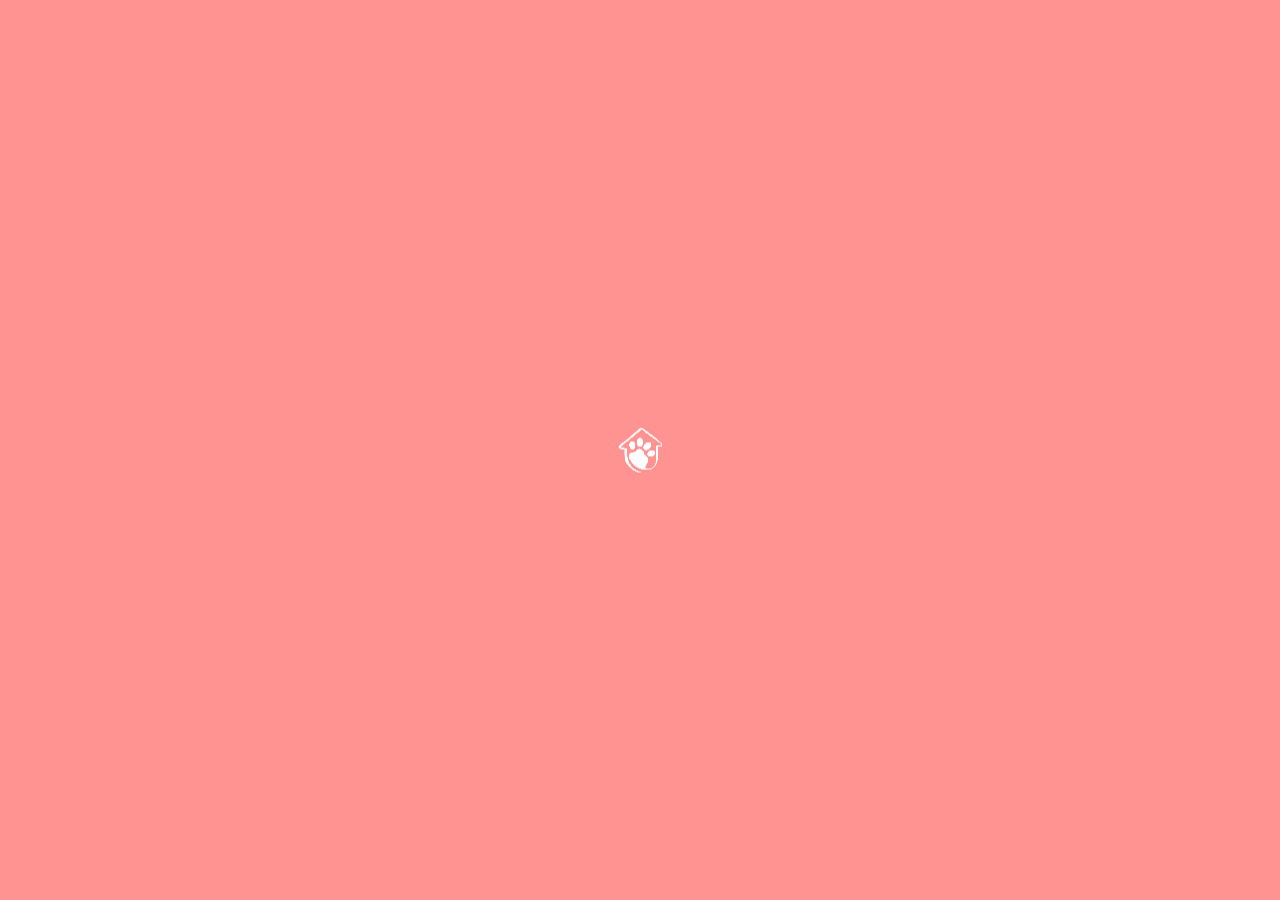
==== index.html @ fdee060a "v4" ====
<!DOCTYPE html>
<html>
<head>
    <base href="./">

    <meta charset="UTF-8">
    <meta content="IE=Edge" http-equiv="X-UA-Compatible">
    <meta name="description" content="A new Flutter project.">

    <!-- iOS meta tags & icons -->
    <meta name="apple-mobile-web-app-capable" content="yes">
    <meta name="apple-mobile-web-app-status-bar-style" content="black">
    <meta name="apple-mobile-web-app-title" content="memora">
    <link rel="apple-touch-icon" href="./icons/Icon-192.png">

    <!-- Favicon -->
    <link rel="icon" type="image/png" href="./favicon.png">

    <title>memora</title>
    <link rel="manifest" href="./manifest.json">

    <script>
      const serviceWorkerVersion = "2968183378";
    </script>
    <script src="./flutter.js" defer=""></script>

    <meta name="viewport" content="width=device-width, initial-scale=1.0, maximum-scale=1.0, user-scalable=no">
    
    <style id="splash-screen-style">
      html {
        height: 100%;
      }
      body {
        margin: 0;
        min-height: 100%;
        background-color: #FF9392;
        background-size: 100% 100%;
      }
      .center {
        margin: 0;
        position: absolute;
        top: 50%;
        left: 50%;
        -ms-transform: translate(-50%, -50%);
        transform: translate(-50%, -50%);
      }
    </style>
    <script id="splash-screen-script">
      function removeSplashFromWeb() {
        document.getElementById("splash")?.remove();
        document.getElementById("splash-branding")?.remove();
        document.body.style.background = "transparent";
      }
    </script>
</head>
<body>
  <picture id="splash">
      <source srcset="./splash/img/light-1x.png 1x, ./splash/img/light-2x.png 2x, ./splash/img/light-3x.png 3x, ./splash/img/light-4x.png 4x" media="(prefers-color-scheme: light)">
      <source srcset="./splash/img/dark-1x.png 1x, ./splash/img/dark-2x.png 2x, ./splash/img/dark-3x.png 3x, ./splash/img/dark-4x.png 4x" media="(prefers-color-scheme: dark)">
      <img class="center" aria-hidden="true" src="./splash/img/light-1x.png" alt="">
  </picture>

  <script>
    window.addEventListener("load", function (ev) {
      _flutter.loader.loadEntrypoint({
        serviceWorker: {
          serviceWorkerVersion: serviceWorkerVersion,
        },
        onEntrypointLoaded: function (engineInitializer) {
          engineInitializer.initializeEngine().then(function (appRunner) {
            appRunner.runApp();
          });
        },
      });
    });
  </script>
</body>
</html>
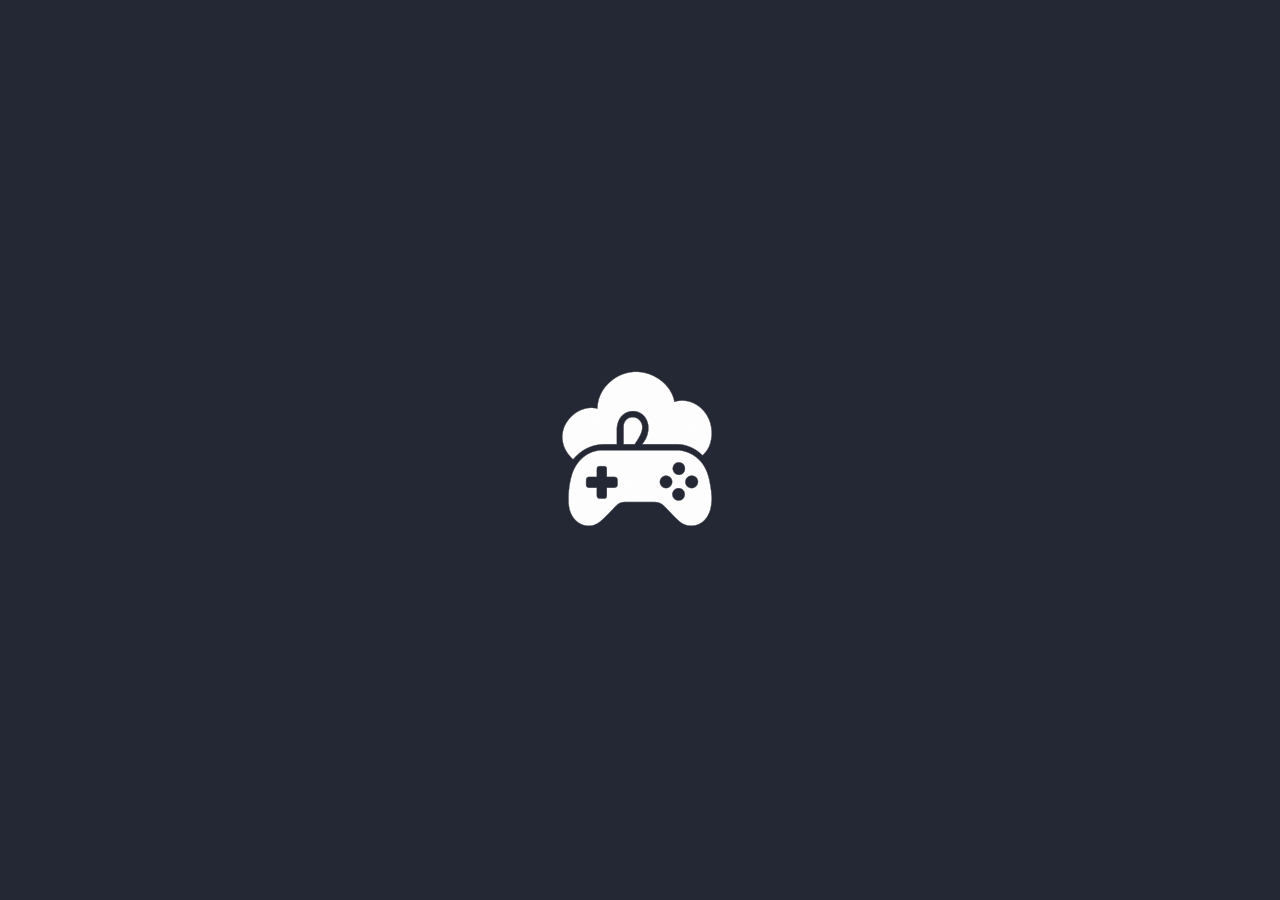
==== commit ad4c1bcb: "add a firebase function" ====
--- a/index.html
+++ b/index.html
@@ -1,7 +1,5 @@
-<!DOCTYPE html>
-<html>
-<head>
-    <base href="./">
+<!DOCTYPE html><html><head>
+    <base href="/">
 
     <meta charset="UTF-8">
     <meta content="IE=Edge" http-equiv="X-UA-Compatible">
@@ -20,45 +18,87 @@
     <link rel="manifest" href="./manifest.json">
 
     <script>
-      const serviceWorkerVersion = "2968183378";
+      const serviceWorkerVersion = "32901715";
     </script>
     <script src="./flutter.js" defer=""></script>
 
     <meta name="viewport" content="width=device-width, initial-scale=1.0, maximum-scale=1.0, user-scalable=no">
     
-    <style id="splash-screen-style">
-      html {
-        height: 100%;
-      }
-      body {
-        margin: 0;
-        min-height: 100%;
-        background-color: #FF9392;
-        background-size: 100% 100%;
-      }
-      .center {
-        margin: 0;
-        position: absolute;
-        top: 50%;
-        left: 50%;
-        -ms-transform: translate(-50%, -50%);
-        transform: translate(-50%, -50%);
-      }
-    </style>
-    <script id="splash-screen-script">
-      function removeSplashFromWeb() {
-        document.getElementById("splash")?.remove();
-        document.getElementById("splash-branding")?.remove();
-        document.body.style.background = "transparent";
-      }
-    </script>
+    
+    
+  <style id="splash-screen-style">
+    html {
+      height: 100%
+    }
+
+    body {
+      margin: 0;
+      min-height: 100%;
+      background-color: #232834;
+          background-size: 100% 100%;
+    }
+
+    .center {
+      margin: 0;
+      position: absolute;
+      top: 50%;
+      left: 50%;
+      -ms-transform: translate(-50%, -50%);
+      transform: translate(-50%, -50%);
+    }
+
+    .contain {
+      display:block;
+      width:100%; height:100%;
+      object-fit: contain;
+    }
+
+    .stretch {
+      display:block;
+      width:100%; height:100%;
+    }
+
+    .cover {
+      display:block;
+      width:100%; height:100%;
+      object-fit: cover;
+    }
+
+    .bottom {
+      position: absolute;
+      bottom: 0;
+      left: 50%;
+      -ms-transform: translate(-50%, 0);
+      transform: translate(-50%, 0);
+    }
+
+    .bottomLeft {
+      position: absolute;
+      bottom: 0;
+      left: 0;
+    }
+
+    .bottomRight {
+      position: absolute;
+      bottom: 0;
+      right: 0;
+    }
+  </style>
+  <script id="splash-screen-script">
+    function removeSplashFromWeb() {
+      document.getElementById("splash")?.remove();
+      document.getElementById("splash-branding")?.remove();
+      document.body.style.background = "transparent";
+    }
+  </script>
 </head>
 <body>
   <picture id="splash">
-      <source srcset="./splash/img/light-1x.png 1x, ./splash/img/light-2x.png 2x, ./splash/img/light-3x.png 3x, ./splash/img/light-4x.png 4x" media="(prefers-color-scheme: light)">
-      <source srcset="./splash/img/dark-1x.png 1x, ./splash/img/dark-2x.png 2x, ./splash/img/dark-3x.png 3x, ./splash/img/dark-4x.png 4x" media="(prefers-color-scheme: dark)">
-      <img class="center" aria-hidden="true" src="./splash/img/light-1x.png" alt="">
+      <source srcset="splash/img/light-1x.png 1x, splash/img/light-2x.png 2x, splash/img/light-3x.png 3x, splash/img/light-4x.png 4x" media="(prefers-color-scheme: light)">
+      <source srcset="splash/img/dark-1x.png 1x, splash/img/dark-2x.png 2x, splash/img/dark-3x.png 3x, splash/img/dark-4x.png 4x" media="(prefers-color-scheme: dark)">
+      <img class="center" aria-hidden="true" src="splash/img/light-1x.png" alt="">
   </picture>
+  
 
   <script>
     window.addEventListener("load", function (ev) {
@@ -74,5 +114,5 @@
       });
     });
   </script>
-</body>
-</html>+
+</body></html>
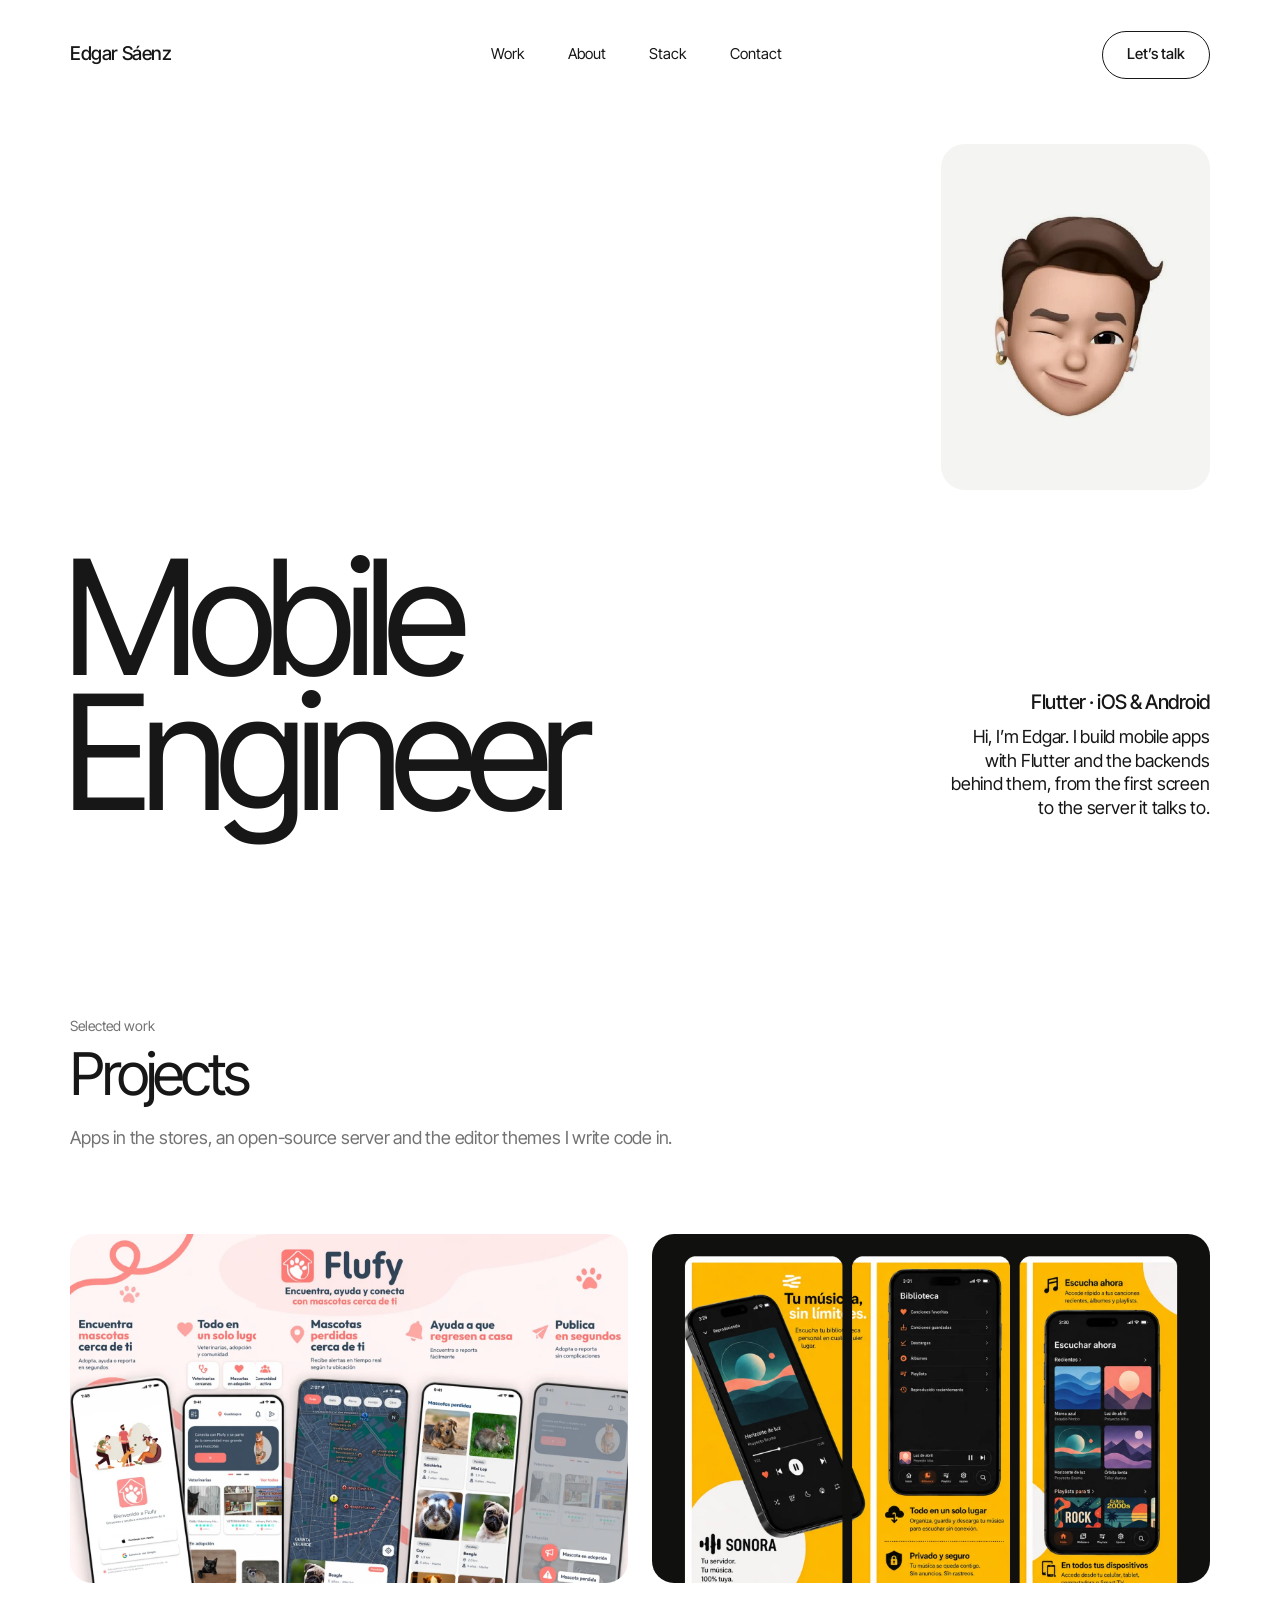
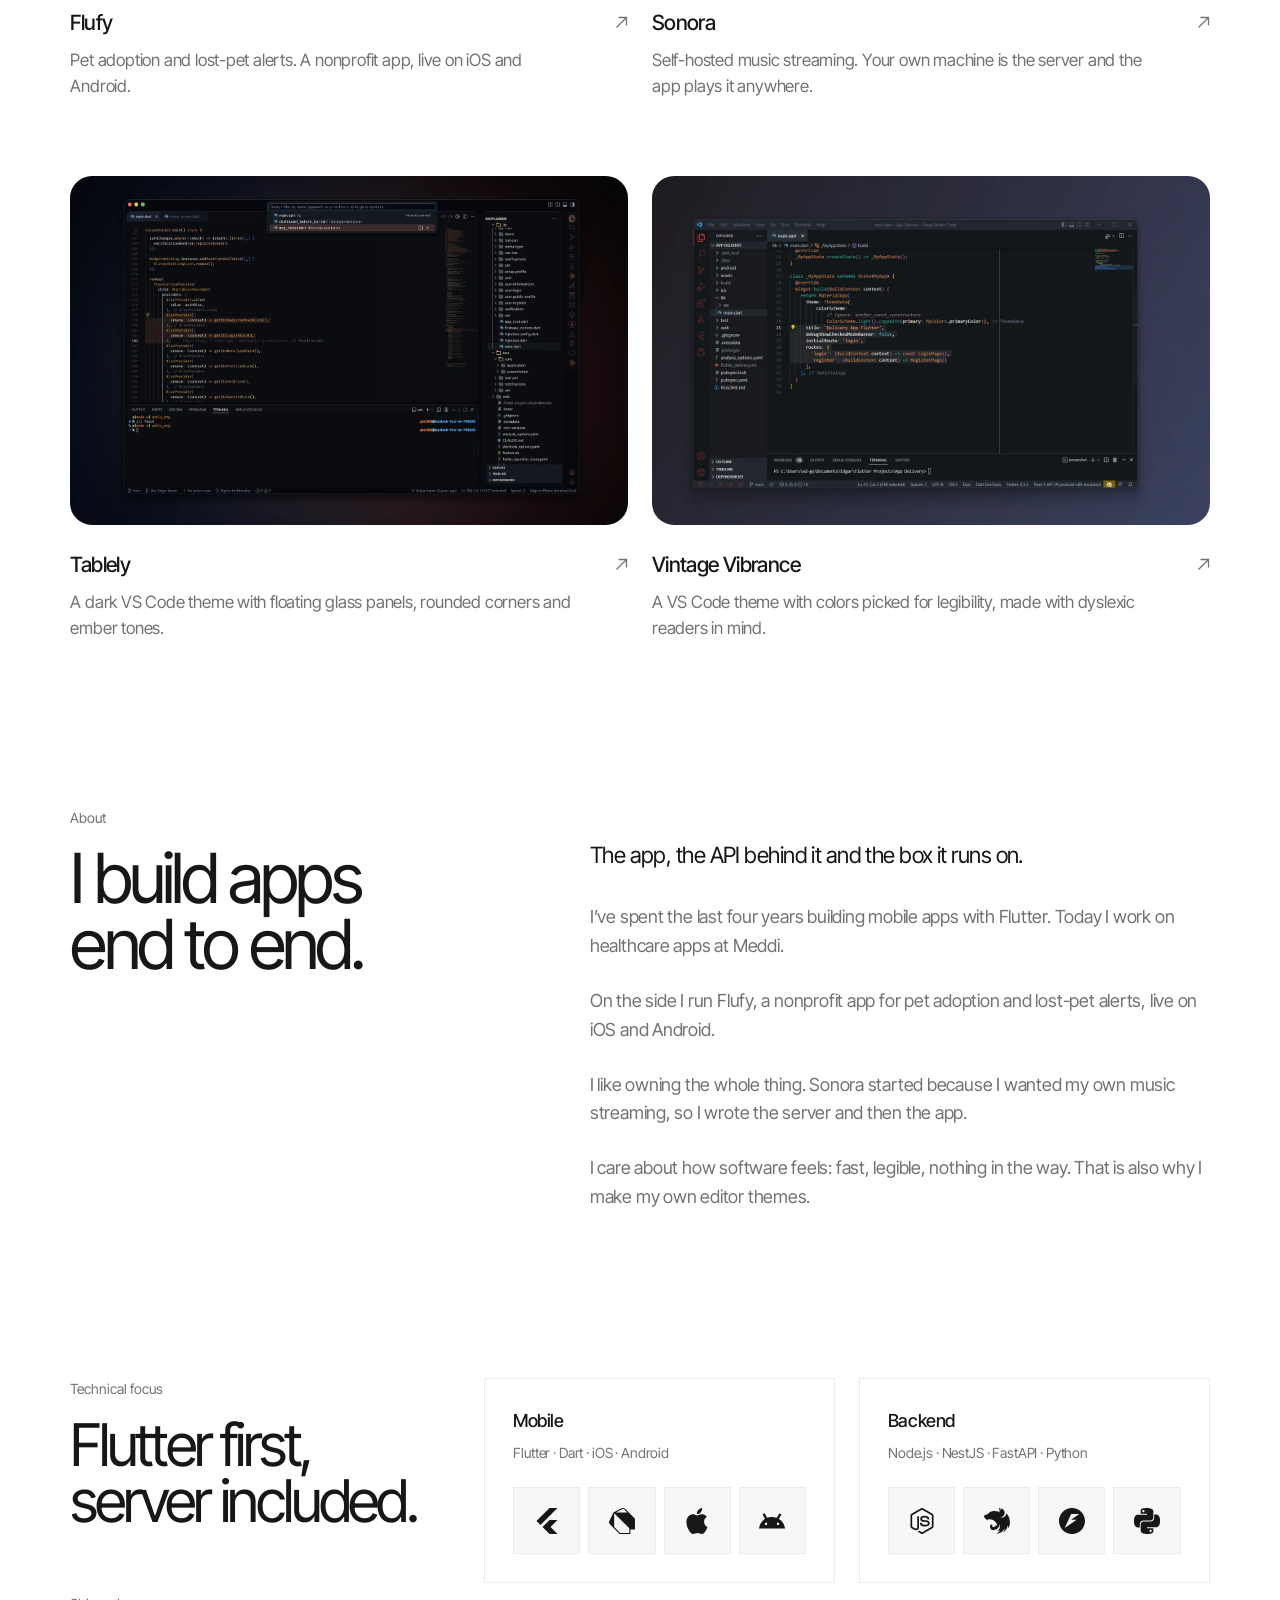
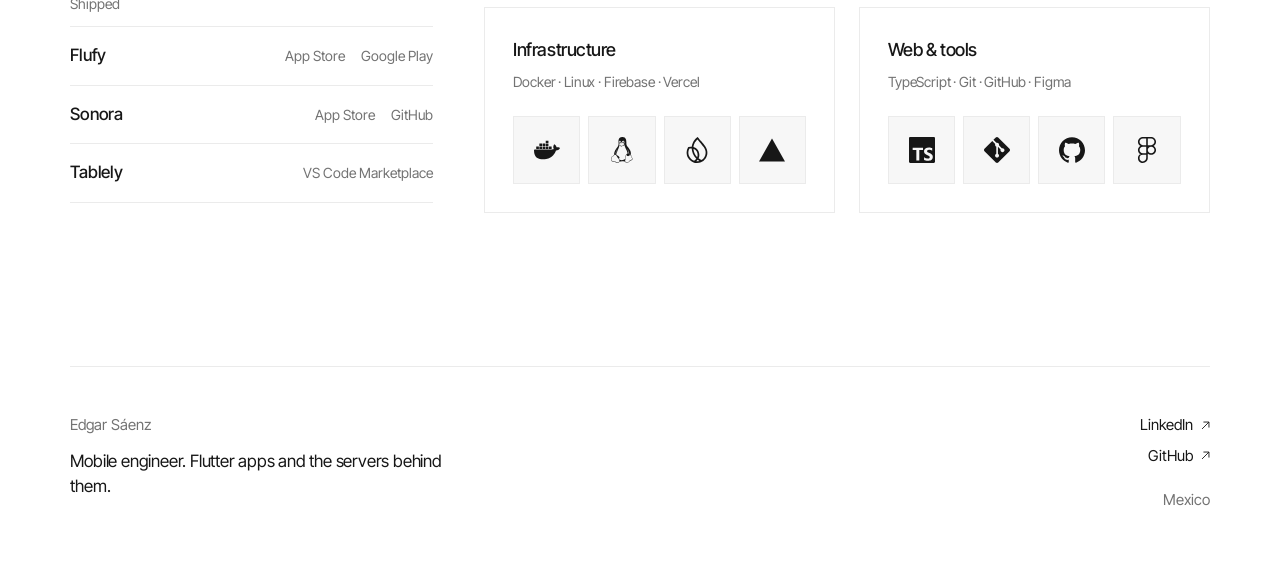
==== commit 12b718c8: "Portafolio personal: reemplaza la app de Cloud Deck Sitio estatico con inicio, paginas de proyecto (" ====
--- a/index.html
+++ b/index.html
@@ -1,118 +1,176 @@
-<!DOCTYPE html><html><head>
-    <base href="/">
-
-    <meta charset="UTF-8">
-    <meta content="IE=Edge" http-equiv="X-UA-Compatible">
-    <meta name="description" content="A new Flutter project.">
-
-    <!-- iOS meta tags & icons -->
-    <meta name="apple-mobile-web-app-capable" content="yes">
-    <meta name="apple-mobile-web-app-status-bar-style" content="black">
-    <meta name="apple-mobile-web-app-title" content="memora">
-    <link rel="apple-touch-icon" href="./icons/Icon-192.png">
-
-    <!-- Favicon -->
-    <link rel="icon" type="image/png" href="./favicon.png">
-
-    <title>memora</title>
-    <link rel="manifest" href="./manifest.json">
-
-    <script>
-      const serviceWorkerVersion = "32901715";
-    </script>
-    <script src="./flutter.js" defer=""></script>
-
-    <meta name="viewport" content="width=device-width, initial-scale=1.0, maximum-scale=1.0, user-scalable=no">
-    
-    
-    
-  <style id="splash-screen-style">
-    html {
-      height: 100%
-    }
-
-    body {
-      margin: 0;
-      min-height: 100%;
-      background-color: #232834;
-          background-size: 100% 100%;
-    }
-
-    .center {
-      margin: 0;
-      position: absolute;
-      top: 50%;
-      left: 50%;
-      -ms-transform: translate(-50%, -50%);
-      transform: translate(-50%, -50%);
-    }
-
-    .contain {
-      display:block;
-      width:100%; height:100%;
-      object-fit: contain;
-    }
-
-    .stretch {
-      display:block;
-      width:100%; height:100%;
-    }
-
-    .cover {
-      display:block;
-      width:100%; height:100%;
-      object-fit: cover;
-    }
-
-    .bottom {
-      position: absolute;
-      bottom: 0;
-      left: 50%;
-      -ms-transform: translate(-50%, 0);
-      transform: translate(-50%, 0);
-    }
-
-    .bottomLeft {
-      position: absolute;
-      bottom: 0;
-      left: 0;
-    }
-
-    .bottomRight {
-      position: absolute;
-      bottom: 0;
-      right: 0;
-    }
-  </style>
-  <script id="splash-screen-script">
-    function removeSplashFromWeb() {
-      document.getElementById("splash")?.remove();
-      document.getElementById("splash-branding")?.remove();
-      document.body.style.background = "transparent";
-    }
-  </script>
+<!DOCTYPE html>
+<html lang="en">
+<head>
+<meta charset="utf-8">
+<meta name="viewport" content="width=device-width, initial-scale=1">
+<title>Edgar Sáenz | Mobile Engineer · Flutter</title>
+<meta name="description" content="Edgar Sáenz, mobile engineer. Flutter apps for iOS and Android and the backends behind them: Flufy, Sonora and healthcare apps at Meddi.">
+<meta property="og:title" content="Edgar Sáenz | Mobile Engineer · Flutter">
+<meta property="og:description" content="Flutter apps for iOS and Android and the backends behind them.">
+<meta property="og:type" content="website">
+<meta property="og:url" content="https://edgaraldair.me/">
+<meta property="og:image" content="https://edgaraldair.me/og.png">
+<meta property="og:image:width" content="1200">
+<meta property="og:image:height" content="630">
+<meta name="twitter:card" content="summary_large_image">
+<meta name="theme-color" content="#ffffff">
+<meta name="color-scheme" content="light only">
+<link rel="canonical" href="https://edgaraldair.me/">
+<link rel="icon" href="favicon.svg" type="image/svg+xml">
+<link rel="preconnect" href="https://fonts.googleapis.com">
+<link rel="preconnect" href="https://fonts.gstatic.com" crossorigin>
+<link href="https://fonts.googleapis.com/css2?family=Inter+Tight:wght@400;500&display=swap" rel="stylesheet">
+<link rel="stylesheet" href="styles.css">
+<script>document.documentElement.classList.add('js')</script>
 </head>
 <body>
-  <picture id="splash">
-      <source srcset="splash/img/light-1x.png 1x, splash/img/light-2x.png 2x, splash/img/light-3x.png 3x, splash/img/light-4x.png 4x" media="(prefers-color-scheme: light)">
-      <source srcset="splash/img/dark-1x.png 1x, splash/img/dark-2x.png 2x, splash/img/dark-3x.png 3x, splash/img/dark-4x.png 4x" media="(prefers-color-scheme: dark)">
-      <img class="center" aria-hidden="true" src="splash/img/light-1x.png" alt="">
-  </picture>
-  
 
-  <script>
-    window.addEventListener("load", function (ev) {
-      _flutter.loader.loadEntrypoint({
-        serviceWorker: {
-          serviceWorkerVersion: serviceWorkerVersion,
-        },
-        onEntrypointLoaded: function (engineInitializer) {
-          engineInitializer.initializeEngine().then(function (appRunner) {
-            appRunner.runApp();
-          });
-        },
-      });
-    });
-  </script>
+<header class="top wrap">
+  <a class="brand" href="#top">Edgar Sáenz</a>
+  <nav class="nav" aria-label="Main">
+    <a href="#work">Work</a>
+    <a href="#about">About</a>
+    <a href="#stack">Stack</a>
+    <a href="#contact">Contact</a>
+  </nav>
+  <a class="pill" href="https://www.linkedin.com/in/edgar-saenz/" target="_blank" rel="noopener">Let’s talk</a>
+</header>
 
-</body></html>+<main id="top">
+
+  <section class="hero wrap">
+    <h1 class="hero-title" aria-label="Mobile Engineer">
+      <span class="line"><span>Mobile</span></span>
+      <span class="line"><span>Engineer</span></span>
+    </h1>
+
+    <div class="hero-side">
+      <div class="portrait">
+        <img src="img/edgar.webp" alt="Edgar Sáenz" width="460" height="460">
+      </div>
+      <div class="hero-copy">
+        <p class="hero-role">Flutter · iOS &amp; Android</p>
+        <p>Hi, I’m Edgar. I build mobile apps with Flutter and the backends behind them, from the first screen to the server it talks to.</p>
+      </div>
+    </div>
+  </section>
+
+  <section class="work wrap" id="work">
+    <div class="section-head" data-reveal>
+      <p class="label">Selected work</p>
+      <h2>Projects</h2>
+      <p class="lede">Apps in the stores, an open-source server and the editor themes I write code in.</p>
+    </div>
+
+    <div class="grid">
+      <a class="card" data-reveal href="projects/flufy/" data-go="dark">
+        <div class="card-media"><img src="img/flufy.webp" alt="Flufy app screens: adoption feed, lost-pet map and alerts" width="1600" height="1000" loading="lazy"></div>
+        <div class="card-head"><h3>Flufy</h3><svg class="arrow" viewBox="0 0 13 13" fill="none" stroke="currentColor" stroke-width="1.3" aria-hidden="true"><path d="M1.5 11.5l10-10M3.5 1.5h8v8"/></svg></div>
+        <p>Pet adoption and lost-pet alerts. A nonprofit app, live on iOS and Android.</p>
+      </a>
+
+      <a class="card" data-reveal href="projects/sonora/" data-go="dark">
+        <div class="card-media"><img src="img/sonora.webp" alt="Sonora app screens: now playing, library and home" width="1600" height="1000" loading="lazy"></div>
+        <div class="card-head"><h3>Sonora</h3><svg class="arrow" viewBox="0 0 13 13" fill="none" stroke="currentColor" stroke-width="1.3" aria-hidden="true"><path d="M1.5 11.5l10-10M3.5 1.5h8v8"/></svg></div>
+        <p>Self-hosted music streaming. Your own machine is the server and the app plays it anywhere.</p>
+      </a>
+
+      <a class="card" data-reveal href="projects/tablely/" data-go="dark">
+        <div class="card-media"><img src="img/tablely.webp" alt="VS Code using the Tablely theme" width="1600" height="956" loading="lazy"></div>
+        <div class="card-head"><h3>Tablely</h3><svg class="arrow" viewBox="0 0 13 13" fill="none" stroke="currentColor" stroke-width="1.3" aria-hidden="true"><path d="M1.5 11.5l10-10M3.5 1.5h8v8"/></svg></div>
+        <p>A dark VS Code theme with floating glass panels, rounded corners and ember tones.</p>
+      </a>
+
+      <a class="card" data-reveal href="projects/vintage-vibrance/" data-go="dark">
+        <div class="card-media"><img src="img/vintage-vibrance.webp" alt="VS Code using the Vintage Vibrance theme" width="1600" height="856" loading="lazy"></div>
+        <div class="card-head"><h3>Vintage Vibrance</h3><svg class="arrow" viewBox="0 0 13 13" fill="none" stroke="currentColor" stroke-width="1.3" aria-hidden="true"><path d="M1.5 11.5l10-10M3.5 1.5h8v8"/></svg></div>
+        <p>A VS Code theme with colors picked for legibility, made with dyslexic readers in mind.</p>
+      </a>
+    </div>
+  </section>
+
+  <section class="about wrap" id="about">
+    <div class="about-left" data-reveal>
+      <p class="label">About</p>
+      <h2>I build apps<br>end to end.</h2>
+    </div>
+    <div class="about-right" data-reveal>
+      <p class="about-lead">The app, the API behind it and the box it runs on.</p>
+      <p>I’ve spent the last four years building mobile apps with Flutter. Today I work on healthcare apps at Meddi.</p>
+      <p>On the side I run Flufy, a nonprofit app for pet adoption and lost-pet alerts, live on iOS and Android.</p>
+      <p>I like owning the whole thing. Sonora started because I wanted my own music streaming, so I wrote the server and then the app.</p>
+      <p>I care about how software feels: fast, legible, nothing in the way. That is also why I make my own editor themes.</p>
+    </div>
+  </section>
+
+  <section class="stack wrap" id="stack">
+    <div class="stack-left" data-reveal>
+      <p class="label">Technical focus</p>
+      <h2>Flutter first,<br>server included.</h2>
+
+      <p class="label shipped-label">Shipped</p>
+      <ul class="shipped">
+        <li>
+          <span class="shipped-name">Flufy</span>
+          <span class="shipped-links">
+            <a href="https://apps.apple.com/mx/app/flufy-mascotas-y-adopci%C3%B3n/id6761751488" target="_blank" rel="noopener">App Store</a>
+            <a href="https://play.google.com/store/apps/details?id=com.petly.org" target="_blank" rel="noopener">Google Play</a>
+          </span>
+        </li>
+        <li>
+          <span class="shipped-name">Sonora</span>
+          <span class="shipped-links">
+            <a href="https://apps.apple.com/us/app/sonora-media-player/id6792233706" target="_blank" rel="noopener">App Store</a>
+            <a href="https://github.com/EdgarAldair/Sonora" target="_blank" rel="noopener">GitHub</a>
+          </span>
+        </li>
+        <li>
+          <span class="shipped-name">Tablely</span>
+          <span class="shipped-links">
+            <a href="https://marketplace.visualstudio.com/items?itemName=EdgarAldair.tablely" target="_blank" rel="noopener">VS Code Marketplace</a>
+          </span>
+        </li>
+      </ul>
+    </div>
+
+    <div class="stack-grid">
+      <article class="tech" data-reveal>
+        <h3>Mobile</h3>
+        <p>Flutter · Dart · iOS · Android</p>
+        <div class="icons"><span title="Flutter"><svg viewBox="0 0 24 24" role="img" aria-label="Flutter"><path d="M14.314 0L2.3 12 6 15.7 21.684.013h-7.357zm.014 11.072L7.857 17.53l6.47 6.47H21.7l-6.46-6.468 6.46-6.46h-7.37z"/></svg></span><span title="Dart"><svg viewBox="0 0 24 24" role="img" aria-label="Dart"><path d="M4.105 4.105S9.158 1.58 11.684.316a3.079 3.079 0 0 1 1.481-.315c.766.047 1.677.788 1.677.788L24 9.948v9.789h-4.263V24H9.789l-9-9C.303 14.5 0 13.795 0 13.105c0-.319.18-.818.316-1.105l3.789-7.895zm.679.679v11.787c.002.543.021 1.024.498 1.508L10.204 23h8.533v-4.263L4.784 4.784zm12.055-.678c-.899-.896-1.809-1.78-2.74-2.643-.302-.267-.567-.468-1.07-.462-.37.014-.87.195-.87.195L6.341 4.105l10.498.001z"/></svg></span><span title="iOS"><svg viewBox="0 0 24 24" role="img" aria-label="iOS"><path d="M12.152 6.896c-.948 0-2.415-1.078-3.96-1.04-2.04.027-3.91 1.183-4.961 3.014-2.117 3.675-.546 9.103 1.519 12.09 1.013 1.454 2.208 3.09 3.792 3.039 1.52-.065 2.09-.987 3.935-.987 1.831 0 2.35.987 3.96.948 1.637-.026 2.676-1.48 3.676-2.948 1.156-1.688 1.636-3.325 1.662-3.415-.039-.013-3.182-1.221-3.22-4.857-.026-3.04 2.48-4.494 2.597-4.559-1.429-2.09-3.623-2.324-4.39-2.376-2-.156-3.675 1.09-4.61 1.09zM15.53 3.83c.843-1.012 1.4-2.427 1.245-3.83-1.207.052-2.662.805-3.532 1.818-.78.896-1.454 2.338-1.273 3.714 1.338.104 2.715-.688 3.559-1.701"/></svg></span><span title="Android"><svg viewBox="0 0 24 24" role="img" aria-label="Android"><path d="M18.4395 5.5586c-.675 1.1664-1.352 2.3318-2.0274 3.498-.0366-.0155-.0742-.0286-.1113-.043-1.8249-.6957-3.484-.8-4.42-.787-1.8551.0185-3.3544.4643-4.2597.8203-.084-.1494-1.7526-3.021-2.0215-3.4864a1.1451 1.1451 0 0 0-.1406-.1914c-.3312-.364-.9054-.4859-1.379-.203-.475.282-.7136.9361-.3886 1.5019 1.9466 3.3696-.0966-.2158 1.9473 3.3593.0172.031-.4946.2642-1.3926 1.0177C2.8987 12.176.452 14.772 0 18.9902h24c-.119-1.1108-.3686-2.099-.7461-3.0683-.7438-1.9118-1.8435-3.2928-2.7402-4.1836a12.1048 12.1048 0 0 0-2.1309-1.6875c.6594-1.122 1.312-2.2559 1.9649-3.3848.2077-.3615.1886-.7956-.0079-1.1191a1.1001 1.1001 0 0 0-.8515-.5332c-.5225-.0536-.9392.3128-1.0488.5449zm-.0391 8.461c.3944.5926.324 1.3306-.1563 1.6503-.4799.3197-1.188.0985-1.582-.4941-.3944-.5927-.324-1.3307.1563-1.6504.4727-.315 1.1812-.1086 1.582.4941zM7.207 13.5273c.4803.3197.5506 1.0577.1563 1.6504-.394.5926-1.1038.8138-1.584.4941-.48-.3197-.5503-1.0577-.1563-1.6504.4008-.6021 1.1087-.8106 1.584-.4941z"/></svg></span></div>
+      </article>
+      <article class="tech" data-reveal>
+        <h3>Backend</h3>
+        <p>Node.js · NestJS · FastAPI · Python</p>
+        <div class="icons"><span title="Node.js"><svg viewBox="0 0 24 24" role="img" aria-label="Node.js"><path d="M11.998,24c-0.321,0-0.641-0.084-0.922-0.247l-2.936-1.737c-0.438-0.245-0.224-0.332-0.08-0.383 c0.585-0.203,0.703-0.25,1.328-0.604c0.065-0.037,0.151-0.023,0.218,0.017l2.256,1.339c0.082,0.045,0.197,0.045,0.272,0l8.795-5.076 c0.082-0.047,0.134-0.141,0.134-0.238V6.921c0-0.099-0.053-0.192-0.137-0.242l-8.791-5.072c-0.081-0.047-0.189-0.047-0.271,0 L3.075,6.68C2.99,6.729,2.936,6.825,2.936,6.921v10.15c0,0.097,0.054,0.189,0.139,0.235l2.409,1.392 c1.307,0.654,2.108-0.116,2.108-0.89V7.787c0-0.142,0.114-0.253,0.256-0.253h1.115c0.139,0,0.255,0.112,0.255,0.253v10.021 c0,1.745-0.95,2.745-2.604,2.745c-0.508,0-0.909,0-2.026-0.551L2.28,18.675c-0.57-0.329-0.922-0.945-0.922-1.604V6.921 c0-0.659,0.353-1.275,0.922-1.603l8.795-5.082c0.557-0.315,1.296-0.315,1.848,0l8.794,5.082c0.57,0.329,0.924,0.944,0.924,1.603 v10.15c0,0.659-0.354,1.273-0.924,1.604l-8.794,5.078C12.643,23.916,12.324,24,11.998,24z M19.099,13.993 c0-1.9-1.284-2.406-3.987-2.763c-2.731-0.361-3.009-0.548-3.009-1.187c0-0.528,0.235-1.233,2.258-1.233 c1.807,0,2.473,0.389,2.747,1.607c0.024,0.115,0.129,0.199,0.247,0.199h1.141c0.071,0,0.138-0.031,0.186-0.081 c0.048-0.054,0.074-0.123,0.067-0.196c-0.177-2.098-1.571-3.076-4.388-3.076c-2.508,0-4.004,1.058-4.004,2.833 c0,1.925,1.488,2.457,3.895,2.695c2.88,0.282,3.103,0.703,3.103,1.269c0,0.983-0.789,1.402-2.642,1.402 c-2.327,0-2.839-0.584-3.011-1.742c-0.02-0.124-0.126-0.215-0.253-0.215h-1.137c-0.141,0-0.254,0.112-0.254,0.253 c0,1.482,0.806,3.248,4.655,3.248C17.501,17.007,19.099,15.91,19.099,13.993z"/></svg></span><span title="NestJS"><svg viewBox="0 0 24 24" role="img" aria-label="NestJS"><path d="M14.131.047c-.173 0-.334.037-.483.087.316.21.49.49.576.806.007.043.019.074.025.117a.681.681 0 0 1 .013.112c.024.545-.143.614-.26.936-.18.415-.13.861.086 1.22a.74.74 0 0 0 .074.137c-.235-1.568 1.073-1.803 1.314-2.293.019-.428-.334-.713-.613-.911a1.37 1.37 0 0 0-.732-.21zM16.102.4c-.024.143-.006.106-.012.18-.006.05-.006.112-.012.161-.013.05-.025.1-.044.149-.012.05-.03.1-.05.149l-.067.142c-.02.025-.031.05-.05.075l-.037.055a2.152 2.152 0 0 1-.093.124c-.037.038-.068.081-.112.112v.006c-.037.031-.074.068-.118.1-.13.099-.278.173-.415.266-.043.03-.087.056-.124.093a.906.906 0 0 0-.118.099c-.043.037-.074.074-.111.118-.031.037-.068.08-.093.124a1.582 1.582 0 0 0-.087.13c-.025.05-.043.093-.068.142-.019.05-.037.093-.05.143a2.007 2.007 0 0 0-.043.155c-.006.025-.006.056-.012.08-.007.025-.007.05-.013.075 0 .05-.006.105-.006.155 0 .037 0 .074.006.111 0 .05.006.1.019.155.006.05.018.1.03.15.02.049.032.098.05.148.013.03.031.062.044.087l-1.426-.552c-.241-.068-.477-.13-.719-.186l-.39-.093c-.372-.074-.75-.13-1.128-.167-.013 0-.019-.006-.031-.006A11.082 11.082 0 0 0 8.9 2.855c-.378.025-.756.074-1.134.136a12.45 12.45 0 0 0-.837.174l-.279.074c-.092.037-.18.08-.266.118l-.205.093c-.012.006-.024.006-.03.012-.063.031-.118.056-.174.087a2.738 2.738 0 0 0-.236.118c-.043.018-.086.043-.124.062a.559.559 0 0 1-.055.03c-.056.032-.112.063-.162.094a1.56 1.56 0 0 0-.148.093c-.044.03-.087.055-.124.086-.006.007-.013.007-.019.013-.037.025-.08.056-.118.087l-.012.012-.093.074c-.012.007-.025.019-.037.025-.031.025-.062.056-.093.08-.006.013-.019.02-.025.025-.037.038-.074.069-.111.106-.007 0-.007.006-.013.012a1.742 1.742 0 0 0-.111.106c-.007.006-.007.012-.013.012a1.454 1.454 0 0 0-.093.1c-.012.012-.03.024-.043.036a1.374 1.374 0 0 1-.106.112c-.006.012-.018.019-.024.03-.05.05-.093.1-.143.15l-.018.018c-.1.106-.205.211-.317.304-.111.1-.229.192-.347.273a3.777 3.777 0 0 1-.762.421c-.13.056-.267.106-.403.149-.26.056-.527.161-.756.18-.05 0-.105.012-.155.018l-.155.037-.149.056c-.05.019-.099.044-.148.068-.044.031-.093.056-.137.087a1.011 1.011 0 0 0-.124.106c-.043.03-.087.074-.124.111-.037.043-.074.08-.105.124-.031.05-.068.093-.093.143a1.092 1.092 0 0 0-.087.142c-.025.056-.05.106-.068.161-.019.05-.037.106-.056.161-.012.05-.025.1-.03.15 0 .005-.007.012-.007.018-.012.056-.012.13-.019.167C.006 7.95 0 7.986 0 8.03a.657.657 0 0 0 .074.31v.006c.019.037.044.075.069.112.024.037.05.074.08.111.031.031.068.069.106.1a.906.906 0 0 0 .117.099c.149.13.186.173.378.272.031.019.062.031.1.05.006 0 .012.006.018.006 0 .013 0 .019.006.031a1.272 1.272 0 0 0 .08.298c.02.037.032.074.05.111.007.013.013.025.02.031.024.05.049.093.073.137l.093.13c.031.037.069.08.106.118.037.037.074.068.118.105 0 0 .006.006.012.006.037.031.074.062.112.087a.986.986 0 0 0 .136.08c.043.025.093.05.142.069a.73.73 0 0 0 .124.043c.007.006.013.006.025.012.025.007.056.013.08.019-.018.335-.024.65.026.762.055.124.328-.254.6-.688-.036.428-.061.93 0 1.079.069.155.44-.329.763-.862 4.395-1.016 8.405 2.02 8.826 6.31-.08-.67-.905-1.041-1.283-.948-.186.458-.502 1.047-1.01 1.413.043-.41.025-.83-.062-1.24a4.009 4.009 0 0 1-.769 1.562c-.588.043-1.177-.242-1.487-.67-.025-.018-.031-.055-.05-.08-.018-.043-.037-.087-.05-.13a.515.515 0 0 1-.037-.13c-.006-.044-.006-.087-.006-.137v-.093a.992.992 0 0 1 .031-.13c.013-.043.025-.086.044-.13.024-.043.043-.087.074-.13.105-.298.105-.54-.087-.682a.706.706 0 0 0-.118-.062c-.024-.006-.055-.018-.08-.025l-.05-.018a.847.847 0 0 0-.13-.031.472.472 0 0 0-.13-.019 1.01 1.01 0 0 0-.136-.012c-.031 0-.062.006-.093.006a.484.484 0 0 0-.137.019c-.043.006-.086.012-.13.024a1.068 1.068 0 0 0-.13.044c-.043.018-.08.037-.124.056-.037.018-.074.043-.118.062-1.444.942-.582 3.148.403 3.787-.372.068-.75.148-.855.229l-.013.012c.267.161.546.298.837.416.397.13.818.247 1.004.297v.006a5.996 5.996 0 0 0 1.562.112c2.746-.192 4.996-2.281 5.405-5.033l.037.161c.019.112.043.23.056.347v.006c.012.056.018.112.025.162v.024c.006.056.012.112.012.162.006.068.012.136.012.204v.1c0 .03.007.067.007.098 0 .038-.007.075-.007.112v.087c0 .043-.006.08-.006.124 0 .025 0 .05-.006.08 0 .044-.006.087-.006.137-.006.018-.006.037-.006.055l-.02.143c0 .019 0 .037-.005.056-.007.062-.019.118-.025.18v.012l-.037.174v.018l-.037.167c0 .007-.007.02-.007.025a1.663 1.663 0 0 1-.043.168v.018c-.019.062-.037.118-.05.174-.006.006-.006.012-.006.012l-.056.186c-.024.062-.043.118-.068.18-.025.062-.043.124-.068.18-.025.062-.05.117-.074.18h-.007c-.024.055-.05.117-.08.173a.302.302 0 0 1-.019.043c-.006.006-.006.013-.012.019a5.867 5.867 0 0 1-1.742 2.082c-.05.031-.099.069-.149.106-.012.012-.03.018-.043.03a2.603 2.603 0 0 1-.136.094l.018.037h.007l.26-.037h.006c.161-.025.322-.056.483-.087.044-.006.093-.019.137-.031l.087-.019c.043-.006.086-.018.13-.024.037-.013.074-.02.111-.031.62-.15 1.221-.354 1.798-.595a9.926 9.926 0 0 1-3.85 3.142c.714-.05 1.426-.167 2.114-.366a9.903 9.903 0 0 0 5.857-4.68 9.893 9.893 0 0 1-1.667 3.986 9.758 9.758 0 0 0 1.655-1.376 9.824 9.824 0 0 0 2.61-5.268c.21.98.272 1.99.18 2.987 4.474-6.241.371-12.712-1.346-14.416-.006-.013-.012-.019-.012-.031-.006.006-.006.006-.006.012 0-.006 0-.006-.007-.012 0 .074-.006.148-.012.223a8.34 8.34 0 0 1-.062.415c-.03.136-.068.273-.105.41-.044.13-.093.266-.15.396a5.322 5.322 0 0 1-.185.378 4.735 4.735 0 0 1-.477.688c-.093.111-.192.21-.292.31a3.994 3.994 0 0 1-.18.155l-.142.124a3.459 3.459 0 0 1-.347.241 4.295 4.295 0 0 1-.366.211c-.13.062-.26.118-.39.174a4.364 4.364 0 0 1-.818.223c-.143.025-.285.037-.422.05a4.914 4.914 0 0 1-.297.012 4.66 4.66 0 0 1-.422-.025 3.137 3.137 0 0 1-.421-.062 3.136 3.136 0 0 1-.415-.105h-.007c.137-.013.273-.025.41-.05a4.493 4.493 0 0 0 .818-.223c.136-.05.266-.112.39-.174.13-.062.248-.13.372-.204.118-.08.235-.161.347-.248.112-.087.217-.18.316-.279.105-.093.198-.198.291-.304.093-.111.18-.223.26-.334.013-.019.026-.044.038-.062.062-.1.124-.199.18-.298a4.272 4.272 0 0 0 .334-.775c.044-.13.075-.266.106-.403.025-.142.05-.278.062-.415.012-.142.025-.285.025-.421 0-.1-.007-.199-.013-.298a6.726 6.726 0 0 0-.05-.415 4.493 4.493 0 0 0-.092-.415c-.044-.13-.087-.267-.137-.397-.05-.13-.111-.26-.173-.384-.069-.124-.137-.248-.211-.366a6.843 6.843 0 0 0-.248-.34c-.093-.106-.186-.212-.285-.317a3.878 3.878 0 0 0-.161-.155c-.28-.217-.57-.421-.862-.607a1.154 1.154 0 0 0-.124-.062 2.415 2.415 0 0 0-.589-.26Z"/></svg></span><span title="FastAPI"><svg viewBox="0 0 24 24" role="img" aria-label="FastAPI"><path d="M12 .0387C5.3729.0384.0003 5.3931 0 11.9988c-.001 6.6066 5.372 11.9628 12 11.9625 6.628.0003 12.001-5.3559 12-11.9625-.0003-6.6057-5.3729-11.9604-12-11.96m-.829 5.4153h7.55l-7.5805 5.3284h5.1828L5.279 18.5436q2.9466-6.5444 5.892-13.0896"/></svg></span><span title="Python"><svg viewBox="0 0 24 24" role="img" aria-label="Python"><path d="M14.25.18l.9.2.73.26.59.3.45.32.34.34.25.34.16.33.1.3.04.26.02.2-.01.13V8.5l-.05.63-.13.55-.21.46-.26.38-.3.31-.33.25-.35.19-.35.14-.33.1-.3.07-.26.04-.21.02H8.77l-.69.05-.59.14-.5.22-.41.27-.33.32-.27.35-.2.36-.15.37-.1.35-.07.32-.04.27-.02.21v3.06H3.17l-.21-.03-.28-.07-.32-.12-.35-.18-.36-.26-.36-.36-.35-.46-.32-.59-.28-.73-.21-.88-.14-1.05-.05-1.23.06-1.22.16-1.04.24-.87.32-.71.36-.57.4-.44.42-.33.42-.24.4-.16.36-.1.32-.05.24-.01h.16l.06.01h8.16v-.83H6.18l-.01-2.75-.02-.37.05-.34.11-.31.17-.28.25-.26.31-.23.38-.2.44-.18.51-.15.58-.12.64-.1.71-.06.77-.04.84-.02 1.27.05zm-6.3 1.98l-.23.33-.08.41.08.41.23.34.33.22.41.09.41-.09.33-.22.23-.34.08-.41-.08-.41-.23-.33-.33-.22-.41-.09-.41.09zm13.09 3.95l.28.06.32.12.35.18.36.27.36.35.35.47.32.59.28.73.21.88.14 1.04.05 1.23-.06 1.23-.16 1.04-.24.86-.32.71-.36.57-.4.45-.42.33-.42.24-.4.16-.36.09-.32.05-.24.02-.16-.01h-8.22v.82h5.84l.01 2.76.02.36-.05.34-.11.31-.17.29-.25.25-.31.24-.38.2-.44.17-.51.15-.58.13-.64.09-.71.07-.77.04-.84.01-1.27-.04-1.07-.14-.9-.2-.73-.25-.59-.3-.45-.33-.34-.34-.25-.34-.16-.33-.1-.3-.04-.25-.02-.2.01-.13v-5.34l.05-.64.13-.54.21-.46.26-.38.3-.32.33-.24.35-.2.35-.14.33-.1.3-.06.26-.04.21-.02.13-.01h5.84l.69-.05.59-.14.5-.21.41-.28.33-.32.27-.35.2-.36.15-.36.1-.35.07-.32.04-.28.02-.21V6.07h2.09l.14.01zm-6.47 14.25l-.23.33-.08.41.08.41.23.33.33.23.41.08.41-.08.33-.23.23-.33.08-.41-.08-.41-.23-.33-.33-.23-.41-.08-.41.08z"/></svg></span></div>
+      </article>
+      <article class="tech" data-reveal>
+        <h3>Infrastructure</h3>
+        <p>Docker · Linux · Firebase · Vercel</p>
+        <div class="icons"><span title="Docker"><svg viewBox="0 0 24 24" role="img" aria-label="Docker"><path d="M13.983 11.078h2.119a.186.186 0 00.186-.185V9.006a.186.186 0 00-.186-.186h-2.119a.185.185 0 00-.185.185v1.888c0 .102.083.185.185.185m-2.954-5.43h2.118a.186.186 0 00.186-.186V3.574a.186.186 0 00-.186-.185h-2.118a.185.185 0 00-.185.185v1.888c0 .102.082.185.185.185m0 2.716h2.118a.187.187 0 00.186-.186V6.29a.186.186 0 00-.186-.185h-2.118a.185.185 0 00-.185.185v1.887c0 .102.082.185.185.186m-2.93 0h2.12a.186.186 0 00.184-.186V6.29a.185.185 0 00-.185-.185H8.1a.185.185 0 00-.185.185v1.887c0 .102.083.185.185.186m-2.964 0h2.119a.186.186 0 00.185-.186V6.29a.185.185 0 00-.185-.185H5.136a.186.186 0 00-.186.185v1.887c0 .102.084.185.186.186m5.893 2.715h2.118a.186.186 0 00.186-.185V9.006a.186.186 0 00-.186-.186h-2.118a.185.185 0 00-.185.185v1.888c0 .102.082.185.185.185m-2.93 0h2.12a.185.185 0 00.184-.185V9.006a.185.185 0 00-.184-.186h-2.12a.185.185 0 00-.184.185v1.888c0 .102.083.185.185.185m-2.964 0h2.119a.185.185 0 00.185-.185V9.006a.185.185 0 00-.184-.186h-2.12a.186.186 0 00-.186.186v1.887c0 .102.084.185.186.185m-2.92 0h2.12a.185.185 0 00.184-.185V9.006a.185.185 0 00-.184-.186h-2.12a.185.185 0 00-.184.185v1.888c0 .102.082.185.185.185M23.763 9.89c-.065-.051-.672-.51-1.954-.51-.338.001-.676.03-1.01.087-.248-1.7-1.653-2.53-1.716-2.566l-.344-.199-.226.327c-.284.438-.49.922-.612 1.43-.23.97-.09 1.882.403 2.661-.595.332-1.55.413-1.744.42H.751a.751.751 0 00-.75.748 11.376 11.376 0 00.692 4.062c.545 1.428 1.355 2.48 2.41 3.124 1.18.723 3.1 1.137 5.275 1.137.983.003 1.963-.086 2.93-.266a12.248 12.248 0 003.823-1.389c.98-.567 1.86-1.288 2.61-2.136 1.252-1.418 1.998-2.997 2.553-4.4h.221c1.372 0 2.215-.549 2.68-1.009.309-.293.55-.65.707-1.046l.098-.288Z"/></svg></span><span title="Linux"><svg viewBox="0 0 24 24" role="img" aria-label="Linux"><path d="M12.504 0c-.155 0-.315.008-.48.021-4.226.333-3.105 4.807-3.17 6.298-.076 1.092-.3 1.953-1.05 3.02-.885 1.051-2.127 2.75-2.716 4.521-.278.832-.41 1.684-.287 2.489a.424.424 0 00-.11.135c-.26.268-.45.6-.663.839-.199.199-.485.267-.797.4-.313.136-.658.269-.864.68-.09.189-.136.394-.132.602 0 .199.027.4.055.536.058.399.116.728.04.97-.249.68-.28 1.145-.106 1.484.174.334.535.47.94.601.81.2 1.91.135 2.774.6.926.466 1.866.67 2.616.47.526-.116.97-.464 1.208-.946.587-.003 1.23-.269 2.26-.334.699-.058 1.574.267 2.577.2.025.134.063.198.114.333l.003.003c.391.778 1.113 1.132 1.884 1.071.771-.06 1.592-.536 2.257-1.306.631-.765 1.683-1.084 2.378-1.503.348-.199.629-.469.649-.853.023-.4-.2-.811-.714-1.376v-.097l-.003-.003c-.17-.2-.25-.535-.338-.926-.085-.401-.182-.786-.492-1.046h-.003c-.059-.054-.123-.067-.188-.135a.357.357 0 00-.19-.064c.431-1.278.264-2.55-.173-3.694-.533-1.41-1.465-2.638-2.175-3.483-.796-1.005-1.576-1.957-1.56-3.368.026-2.152.236-6.133-3.544-6.139zm.529 3.405h.013c.213 0 .396.062.584.198.19.135.33.332.438.533.105.259.158.459.166.724 0-.02.006-.04.006-.06v.105a.086.086 0 01-.004-.021l-.004-.024a1.807 1.807 0 01-.15.706.953.953 0 01-.213.335.71.71 0 00-.088-.042c-.104-.045-.198-.064-.284-.133a1.312 1.312 0 00-.22-.066c.05-.06.146-.133.183-.198.053-.128.082-.264.088-.402v-.02a1.21 1.21 0 00-.061-.4c-.045-.134-.101-.2-.183-.333-.084-.066-.167-.132-.267-.132h-.016c-.093 0-.176.03-.262.132a.8.8 0 00-.205.334 1.18 1.18 0 00-.09.4v.019c.002.089.008.179.02.267-.193-.067-.438-.135-.607-.202a1.635 1.635 0 01-.018-.2v-.02a1.772 1.772 0 01.15-.768c.082-.22.232-.406.43-.533a.985.985 0 01.594-.2zm-2.962.059h.036c.142 0 .27.048.399.135.146.129.264.288.344.465.09.199.14.4.153.667v.004c.007.134.006.2-.002.266v.08c-.03.007-.056.018-.083.024-.152.055-.274.135-.393.2.012-.09.013-.18.003-.267v-.015c-.012-.133-.04-.2-.082-.333a.613.613 0 00-.166-.267.248.248 0 00-.183-.064h-.021c-.071.006-.13.04-.186.132a.552.552 0 00-.12.27.944.944 0 00-.023.33v.015c.012.135.037.2.08.334.046.134.098.2.166.268.01.009.02.018.034.024-.07.057-.117.07-.176.136a.304.304 0 01-.131.068 2.62 2.62 0 01-.275-.402 1.772 1.772 0 01-.155-.667 1.759 1.759 0 01.08-.668 1.43 1.43 0 01.283-.535c.128-.133.26-.2.418-.2zm1.37 1.706c.332 0 .733.065 1.216.399.293.2.523.269 1.052.468h.003c.255.136.405.266.478.399v-.131a.571.571 0 01.016.47c-.123.31-.516.643-1.063.842v.002c-.268.135-.501.333-.775.465-.276.135-.588.292-1.012.267a1.139 1.139 0 01-.448-.067 3.566 3.566 0 01-.322-.198c-.195-.135-.363-.332-.612-.465v-.005h-.005c-.4-.246-.616-.512-.686-.71-.07-.268-.005-.47.193-.6.224-.135.38-.271.483-.336.104-.074.143-.102.176-.131h.002v-.003c.169-.202.436-.47.839-.601.139-.036.294-.065.466-.065zm2.8 2.142c.358 1.417 1.196 3.475 1.735 4.473.286.534.855 1.659 1.102 3.024.156-.005.33.018.513.064.646-1.671-.546-3.467-1.089-3.966-.22-.2-.232-.335-.123-.335.59.534 1.365 1.572 1.646 2.757.13.535.16 1.104.021 1.67.067.028.135.06.205.067 1.032.534 1.413.938 1.23 1.537v-.043c-.06-.003-.12 0-.18 0h-.016c.151-.467-.182-.825-1.065-1.224-.915-.4-1.646-.336-1.77.465-.008.043-.013.066-.018.135-.068.023-.139.053-.209.064-.43.268-.662.669-.793 1.187-.13.533-.17 1.156-.205 1.869v.003c-.02.334-.17.838-.319 1.35-1.5 1.072-3.58 1.538-5.348.334a2.645 2.645 0 00-.402-.533 1.45 1.45 0 00-.275-.333c.182 0 .338-.03.465-.067a.615.615 0 00.314-.334c.108-.267 0-.697-.345-1.163-.345-.467-.931-.995-1.788-1.521-.63-.4-.986-.87-1.15-1.396-.165-.534-.143-1.085-.015-1.645.245-1.07.873-2.11 1.274-2.763.107-.065.037.135-.408.974-.396.751-1.14 2.497-.122 3.854a8.123 8.123 0 01.647-2.876c.564-1.278 1.743-3.504 1.836-5.268.048.036.217.135.289.202.218.133.38.333.59.465.21.201.477.335.876.335.039.003.075.006.11.006.412 0 .73-.134.997-.268.29-.134.52-.334.74-.4h.005c.467-.135.835-.402 1.044-.7zm2.185 8.958c.037.6.343 1.245.882 1.377.588.134 1.434-.333 1.791-.765l.211-.01c.315-.007.577.01.847.268l.003.003c.208.199.305.53.391.876.085.4.154.78.409 1.066.486.527.645.906.636 1.14l.003-.007v.018l-.003-.012c-.015.262-.185.396-.498.595-.63.401-1.746.712-2.457 1.57-.618.737-1.37 1.14-2.036 1.191-.664.053-1.237-.2-1.574-.898l-.005-.003c-.21-.4-.12-1.025.056-1.69.176-.668.428-1.344.463-1.897.037-.714.076-1.335.195-1.814.12-.465.308-.797.641-.984l.045-.022zm-10.814.049h.01c.053 0 .105.005.157.014.376.055.706.333 1.023.752l.91 1.664.003.003c.243.533.754 1.064 1.189 1.637.434.598.77 1.131.729 1.57v.006c-.057.744-.48 1.148-1.125 1.294-.645.135-1.52.002-2.395-.464-.968-.536-2.118-.469-2.857-.602-.369-.066-.61-.2-.723-.4-.11-.2-.113-.602.123-1.23v-.004l.002-.003c.117-.334.03-.752-.027-1.118-.055-.401-.083-.71.043-.94.16-.334.396-.4.69-.533.294-.135.64-.202.915-.47h.002v-.002c.256-.268.445-.601.668-.838.19-.201.38-.336.663-.336zm7.159-9.074c-.435.201-.945.535-1.488.535-.542 0-.97-.267-1.28-.466-.154-.134-.28-.268-.373-.335-.164-.134-.144-.333-.074-.333.109.016.129.134.199.2.096.066.215.2.36.333.292.2.68.467 1.167.467.485 0 1.053-.267 1.398-.466.195-.135.445-.334.648-.467.156-.136.149-.267.279-.267.128.016.034.134-.147.332a8.097 8.097 0 01-.69.468zm-1.082-1.583V5.64c-.006-.02.013-.042.029-.05.074-.043.18-.027.26.004.063 0 .16.067.15.135-.006.049-.085.066-.135.066-.055 0-.092-.043-.141-.068-.052-.018-.146-.008-.163-.065zm-.551 0c-.02.058-.113.049-.166.066-.047.025-.086.068-.14.068-.05 0-.13-.02-.136-.068-.01-.066.088-.133.15-.133.08-.031.184-.047.259-.005.019.009.036.03.03.05v.02h.003z"/></svg></span><span title="Firebase"><svg viewBox="0 0 24 24" role="img" aria-label="Firebase"><path d="M19.455 8.369c-.538-.748-1.778-2.285-3.681-4.569-.826-.991-1.535-1.832-1.884-2.245a146 146 0 0 0-.488-.576l-.207-.245-.113-.133-.022-.032-.01-.005L12.57 0l-.609.488c-1.555 1.246-2.828 2.851-3.681 4.64-.523 1.064-.864 2.105-1.043 3.176-.047.241-.088.489-.121.738-.209-.017-.421-.028-.632-.033-.018-.001-.035-.002-.059-.003a7.46 7.46 0 0 0-2.28.274l-.317.089-.163.286c-.765 1.342-1.198 2.869-1.252 4.416-.07 2.01.477 3.954 1.583 5.625 1.082 1.633 2.61 2.882 4.42 3.611l.236.095.071.025.003-.001a9.59 9.59 0 0 0 2.941.568q.171.006.342.006c1.273 0 2.513-.249 3.69-.742l.008.004.313-.145a9.63 9.63 0 0 0 3.927-3.335c1.01-1.49 1.577-3.234 1.641-5.042.075-2.161-.643-4.304-2.133-6.371m-7.083 6.695c.328 1.244.264 2.44-.191 3.558-1.135-1.12-1.967-2.352-2.475-3.665-.543-1.404-.87-2.74-.974-3.975.48.157.922.366 1.315.622 1.132.737 1.914 1.902 2.325 3.461zm.207 6.022c.482.368.99.712 1.513 1.028-.771.21-1.565.302-2.369.273a8 8 0 0 1-.373-.022c.458-.394.869-.823 1.228-1.279zm1.347-6.431c-.516-1.957-1.527-3.437-3.002-4.398-.647-.421-1.385-.741-2.194-.95.011-.134.026-.268.043-.4.014-.113.03-.216.046-.313.133-.689.332-1.37.589-2.025.099-.25.206-.499.321-.74l.004-.008c.177-.358.376-.719.61-1.105l.092-.152-.003-.001c.544-.851 1.197-1.627 1.942-2.311l.288.341c.672.796 1.304 1.548 1.878 2.237 1.291 1.549 2.966 3.583 3.612 4.48 1.277 1.771 1.893 3.579 1.83 5.375-.049 1.395-.461 2.755-1.195 3.933-.694 1.116-1.661 2.05-2.8 2.708-.636-.318-1.559-.839-2.539-1.599.79-1.575.952-3.28.479-5.072zm-2.575 5.397c-.725.939-1.587 1.55-2.09 1.856-.081-.029-.163-.06-.243-.093l-.065-.026c-1.49-.616-2.747-1.656-3.635-3.01-.907-1.384-1.356-2.993-1.298-4.653.041-1.19.338-2.327.882-3.379.316-.07.638-.114.96-.131l.084-.002c.162-.003.324-.003.478 0 .227.011.454.035.677.07.073 1.513.445 3.145 1.105 4.852.637 1.644 1.694 3.162 3.144 4.515z"/></svg></span><span title="Vercel"><svg viewBox="0 0 24 24" role="img" aria-label="Vercel"><path d="M24 22.525H0l12-21.05 12 21.05z"/></svg></span></div>
+      </article>
+      <article class="tech" data-reveal>
+        <h3>Web &amp; tools</h3>
+        <p>TypeScript · Git · GitHub · Figma</p>
+        <div class="icons"><span title="TypeScript"><svg viewBox="0 0 24 24" role="img" aria-label="TypeScript"><path d="M1.125 0C.502 0 0 .502 0 1.125v21.75C0 23.498.502 24 1.125 24h21.75c.623 0 1.125-.502 1.125-1.125V1.125C24 .502 23.498 0 22.875 0zm17.363 9.75c.612 0 1.154.037 1.627.111a6.38 6.38 0 0 1 1.306.34v2.458a3.95 3.95 0 0 0-.643-.361 5.093 5.093 0 0 0-.717-.26 5.453 5.453 0 0 0-1.426-.2c-.3 0-.573.028-.819.086a2.1 2.1 0 0 0-.623.242c-.17.104-.3.229-.393.374a.888.888 0 0 0-.14.49c0 .196.053.373.156.529.104.156.252.304.443.444s.423.276.696.41c.273.135.582.274.926.416.47.197.892.407 1.266.628.374.222.695.473.963.753.268.279.472.598.614.957.142.359.214.776.214 1.253 0 .657-.125 1.21-.373 1.656a3.033 3.033 0 0 1-1.012 1.085 4.38 4.38 0 0 1-1.487.596c-.566.12-1.163.18-1.79.18a9.916 9.916 0 0 1-1.84-.164 5.544 5.544 0 0 1-1.512-.493v-2.63a5.033 5.033 0 0 0 3.237 1.2c.333 0 .624-.03.872-.09.249-.06.456-.144.623-.25.166-.108.29-.234.373-.38a1.023 1.023 0 0 0-.074-1.089 2.12 2.12 0 0 0-.537-.5 5.597 5.597 0 0 0-.807-.444 27.72 27.72 0 0 0-1.007-.436c-.918-.383-1.602-.852-2.053-1.405-.45-.553-.676-1.222-.676-2.005 0-.614.123-1.141.369-1.582.246-.441.58-.804 1.004-1.089a4.494 4.494 0 0 1 1.47-.629 7.536 7.536 0 0 1 1.77-.201zm-15.113.188h9.563v2.166H9.506v9.646H6.789v-9.646H3.375z"/></svg></span><span title="Git"><svg viewBox="0 0 24 24" role="img" aria-label="Git"><path d="M23.546 10.93L13.067.452c-.604-.603-1.582-.603-2.188 0L8.708 2.627l2.76 2.76c.645-.215 1.379-.07 1.889.441.516.515.658 1.258.438 1.9l2.658 2.66c.645-.223 1.387-.078 1.9.435.721.72.721 1.884 0 2.604-.719.719-1.881.719-2.6 0-.539-.541-.674-1.337-.404-1.996L12.86 8.955v6.525c.176.086.342.203.488.348.713.721.713 1.883 0 2.6-.719.721-1.889.721-2.609 0-.719-.719-.719-1.879 0-2.598.182-.18.387-.316.605-.406V8.835c-.217-.091-.424-.222-.6-.401-.545-.545-.676-1.342-.396-2.009L7.636 3.7.45 10.881c-.6.605-.6 1.584 0 2.189l10.48 10.477c.604.604 1.582.604 2.186 0l10.43-10.43c.605-.603.605-1.582 0-2.187"/></svg></span><span title="GitHub"><svg viewBox="0 0 24 24" role="img" aria-label="GitHub"><path d="M12 .297c-6.63 0-12 5.373-12 12 0 5.303 3.438 9.8 8.205 11.385.6.113.82-.258.82-.577 0-.285-.01-1.04-.015-2.04-3.338.724-4.042-1.61-4.042-1.61C4.422 18.07 3.633 17.7 3.633 17.7c-1.087-.744.084-.729.084-.729 1.205.084 1.838 1.236 1.838 1.236 1.07 1.835 2.809 1.305 3.495.998.108-.776.417-1.305.76-1.605-2.665-.3-5.466-1.332-5.466-5.93 0-1.31.465-2.38 1.235-3.22-.135-.303-.54-1.523.105-3.176 0 0 1.005-.322 3.3 1.23.96-.267 1.98-.399 3-.405 1.02.006 2.04.138 3 .405 2.28-1.552 3.285-1.23 3.285-1.23.645 1.653.24 2.873.12 3.176.765.84 1.23 1.91 1.23 3.22 0 4.61-2.805 5.625-5.475 5.92.42.36.81 1.096.81 2.22 0 1.606-.015 2.896-.015 3.286 0 .315.21.69.825.57C20.565 22.092 24 17.592 24 12.297c0-6.627-5.373-12-12-12"/></svg></span><span title="Figma"><svg viewBox="0 0 24 24" role="img" aria-label="Figma"><path d="M15.852 8.981h-4.588V0h4.588c2.476 0 4.49 2.014 4.49 4.49s-2.014 4.491-4.49 4.491zM12.735 7.51h3.117c1.665 0 3.019-1.355 3.019-3.019s-1.355-3.019-3.019-3.019h-3.117V7.51zm0 1.471H8.148c-2.476 0-4.49-2.014-4.49-4.49S5.672 0 8.148 0h4.588v8.981zm-4.587-7.51c-1.665 0-3.019 1.355-3.019 3.019s1.354 3.02 3.019 3.02h3.117V1.471H8.148zm4.587 15.019H8.148c-2.476 0-4.49-2.014-4.49-4.49s2.014-4.49 4.49-4.49h4.588v8.98zM8.148 8.981c-1.665 0-3.019 1.355-3.019 3.019s1.355 3.019 3.019 3.019h3.117V8.981H8.148zM8.172 24c-2.489 0-4.515-2.014-4.515-4.49s2.014-4.49 4.49-4.49h4.588v4.441c0 2.503-2.047 4.539-4.563 4.539zm-.024-7.51a3.023 3.023 0 0 0-3.019 3.019c0 1.665 1.365 3.019 3.044 3.019 1.705 0 3.093-1.376 3.093-3.068v-2.97H8.148zm7.704 0h-.098c-2.476 0-4.49-2.014-4.49-4.49s2.014-4.49 4.49-4.49h.098c2.476 0 4.49 2.014 4.49 4.49s-2.014 4.49-4.49 4.49zm-.097-7.509c-1.665 0-3.019 1.355-3.019 3.019s1.355 3.019 3.019 3.019h.098c1.665 0 3.019-1.355 3.019-3.019s-1.355-3.019-3.019-3.019h-.098z"/></svg></span></div>
+      </article>
+    </div>
+  </section>
+
+</main>
+
+<footer class="foot wrap" id="contact">
+  <div class="foot-left">
+    <p class="foot-name">Edgar Sáenz</p>
+    <p class="foot-line">Mobile engineer. Flutter apps and the servers behind them.</p>
+  </div>
+  <div class="foot-right">
+    <a href="https://www.linkedin.com/in/edgar-saenz/" target="_blank" rel="noopener">LinkedIn <svg class="arrow" viewBox="0 0 13 13" fill="none" stroke="currentColor" stroke-width="1.3" aria-hidden="true"><path d="M1.5 11.5l10-10M3.5 1.5h8v8"/></svg></a>
+    <a href="https://github.com/EdgarAldair" target="_blank" rel="noopener">GitHub <svg class="arrow" viewBox="0 0 13 13" fill="none" stroke="currentColor" stroke-width="1.3" aria-hidden="true"><path d="M1.5 11.5l10-10M3.5 1.5h8v8"/></svg></a>
+    <span class="foot-place">Mexico</span>
+  </div>
+</footer>
+
+<script src="main.js" defer></script>
+</body>
+</html>
--- a/styles.css
+++ b/styles.css
@@ -0,0 +1,623 @@
+:root {
+  color-scheme: light only;
+  --bg: #ffffff;
+  --ink: #171717;
+  --muted: #737373;
+  --line: #ebebeb;
+  --tile: #f7f7f7;
+  --card: #ffffff;
+  --pad: clamp(20px, 5.5vw, 80px);
+  --sans: "Inter Tight", system-ui, -apple-system, "Segoe UI", sans-serif;
+  --ease: cubic-bezier(.2, .7, .1, 1);
+}
+
+*, *::before, *::after { box-sizing: border-box; }
+
+html { scroll-behavior: smooth; -webkit-text-size-adjust: 100%; }
+
+body {
+  margin: 0;
+  background: var(--bg);
+  color: var(--ink);
+  font-family: var(--sans);
+  font-size: 17px;
+  line-height: 1.5;
+  letter-spacing: 0;
+  -webkit-font-smoothing: antialiased;
+  text-rendering: optimizeLegibility;
+  overflow-x: hidden;
+}
+
+a { color: inherit; text-decoration: none; }
+img { display: block; max-width: 100%; height: auto; }
+h1, h2, h3, p, ul { margin: 0; }
+ul { padding: 0; list-style: none; }
+
+::selection { background: var(--ink); color: #fff; }
+
+:focus-visible { outline: 2px solid var(--ink); outline-offset: 4px; border-radius: 6px; }
+
+.wrap {
+  width: 100%;
+  max-width: 1560px;
+  margin-inline: auto;
+  padding-inline: var(--pad);
+}
+
+.label {
+  font-size: 14px;
+  color: var(--muted);
+  letter-spacing: 0;
+}
+
+h2 {
+  font-weight: 400;
+  font-size: clamp(2.7rem, 5.4vw, 4.9rem);
+  line-height: .95;
+  letter-spacing: -0.055em;
+}
+
+/* Header */
+
+.top {
+  display: flex;
+  align-items: center;
+  justify-content: space-between;
+  gap: 24px;
+  padding-block: clamp(18px, 2.4vw, 32px);
+  position: absolute;
+  inset: 0 0 auto 0;
+  z-index: 5;
+}
+
+.brand {
+  font-size: 19px;
+  font-weight: 500;
+  letter-spacing: -0.025em;
+}
+
+.nav { display: flex; gap: clamp(24px, 3.4vw, 48px); font-size: 15px; }
+
+.nav a { position: relative; padding-block: 6px; }
+
+.nav a::after {
+  content: "";
+  position: absolute;
+  left: 0; right: 0; bottom: 2px;
+  height: 1px;
+  background: currentColor;
+  transform: scaleX(0);
+  transform-origin: right;
+  transition: transform .45s var(--ease);
+}
+
+.nav a:hover::after { transform: scaleX(1); transform-origin: left; }
+
+.pill {
+  display: inline-flex;
+  align-items: center;
+  height: 48px;
+  padding-inline: 24px;
+  border: 1px solid var(--ink);
+  border-radius: 999px;
+  font-size: 15px;
+  font-weight: 500;
+  transition: background .3s var(--ease), color .3s var(--ease);
+}
+
+.pill:hover { background: var(--ink); color: var(--bg); }
+
+/* Hero */
+
+.hero {
+  min-height: 100svh;
+  display: grid;
+  grid-template-columns: 1fr auto;
+  align-items: end;
+  gap: 40px;
+  padding-top: clamp(110px, 16vh, 150px);
+  padding-bottom: clamp(48px, 9vh, 110px);
+}
+
+.hero-title {
+  font-weight: 400;
+  font-size: clamp(4.4rem, 12.5vw, 11.25rem);
+  line-height: .84;
+  letter-spacing: -0.065em;
+  margin-left: -0.045em;
+}
+
+.hero-title .line {
+  display: block;
+  overflow: hidden;
+  padding-bottom: .16em;
+  margin-bottom: -.16em;
+}
+
+.hero-title .line > span { display: block; }
+
+.hero-side {
+  align-self: stretch;
+  display: flex;
+  flex-direction: column;
+  justify-content: space-between;
+  align-items: flex-end;
+  gap: 40px;
+  width: clamp(240px, 21vw, 300px);
+}
+
+.portrait {
+  position: relative;
+  width: 100%;
+  aspect-ratio: 7 / 9;
+  border-radius: 24px;
+  background: #f4f4f2;
+  overflow: hidden;
+  display: grid;
+  place-items: center;
+}
+
+.portrait img {
+  width: 92%;
+  mix-blend-mode: multiply;
+}
+
+.hero-copy { text-align: right; font-size: 18px; line-height: 1.3; letter-spacing: -0.012em; }
+
+.hero-role { font-size: 20px; font-weight: 500; letter-spacing: -0.025em; margin-bottom: 10px; }
+
+/* Work */
+
+.work { padding-block: clamp(70px, 9vw, 120px) clamp(90px, 13vw, 190px); }
+
+.section-head h2 { margin-top: 10px; font-size: clamp(2.6rem, 4.6vw, 4rem); }
+
+.lede {
+  margin-top: 22px;
+  max-width: 34em;
+  color: var(--muted);
+  font-size: 18px;
+  letter-spacing: -0.012em;
+}
+
+.grid {
+  display: grid;
+  grid-template-columns: repeat(2, minmax(0, 1fr));
+  gap: clamp(48px, 6vw, 84px) 24px;
+  margin-top: clamp(48px, 6.5vw, 92px);
+}
+
+.card { display: block; }
+
+.card-media {
+  aspect-ratio: 16 / 10;
+  border-radius: 22px;
+  overflow: hidden;
+  background: var(--tile);
+}
+
+.card-media img {
+  width: 100%; height: 100%;
+  object-fit: cover;
+  transition: transform 1s var(--ease);
+}
+
+.card:hover .card-media img { transform: scale(1.035); }
+
+.card-head {
+  display: flex;
+  align-items: center;
+  justify-content: space-between;
+  margin-top: 24px;
+}
+
+.card h3 { font-size: 21px; font-weight: 500; letter-spacing: -0.03em; }
+
+.arrow { width: 13px; height: 13px; flex: none; color: var(--muted); transition: transform .4s var(--ease), color .3s; }
+
+.card:hover .arrow, .foot-right a:hover .arrow { transform: translate(3px, -3px); color: var(--ink); }
+
+.card p { margin-top: 10px; max-width: 30em; color: var(--muted); letter-spacing: -0.012em; }
+
+
+/* About */
+
+.about {
+  display: grid;
+  grid-template-columns: 5fr 7fr;
+  gap: 40px clamp(40px, 6vw, 110px);
+  padding-bottom: clamp(90px, 13vw, 190px);
+}
+
+.about h2 { margin-top: 18px; }
+
+.about-right { padding-top: 34px; max-width: 40em; }
+
+.about-lead { font-size: clamp(1.25rem, 1.75vw, 1.6rem); letter-spacing: -0.025em; line-height: 1.25; margin-bottom: 34px; }
+
+.about-right p + p { margin-top: 26px; }
+
+.about-right p:not(.about-lead) { color: var(--muted); font-size: 18px; line-height: 1.6; letter-spacing: -0.012em; }
+
+/* Stack */
+
+.stack {
+  display: grid;
+  grid-template-columns: 4fr 8fr;
+  gap: 48px clamp(32px, 4vw, 64px);
+  padding-bottom: clamp(90px, 12vw, 170px);
+}
+
+.stack h2 { margin-top: 18px; font-size: clamp(2.5rem, 4.6vw, 4.2rem); }
+
+.shipped-label { margin-top: clamp(40px, 5vw, 64px); }
+
+.shipped { margin-top: 12px; border-top: 1px solid var(--line); }
+
+.shipped li {
+  display: flex;
+  align-items: baseline;
+  justify-content: space-between;
+  gap: 16px;
+  padding-block: 16px;
+  border-bottom: 1px solid var(--line);
+}
+
+.shipped-name { font-weight: 500; letter-spacing: -0.015em; }
+
+.shipped-links { display: flex; flex-wrap: wrap; justify-content: flex-end; gap: 4px 16px; font-size: 14px; color: var(--muted); }
+
+.shipped-links a { border-bottom: 1px solid transparent; transition: color .3s, border-color .3s; }
+
+.shipped-links a:hover { color: var(--ink); border-color: currentColor; }
+
+.stack-grid { display: grid; grid-template-columns: repeat(2, minmax(0, 1fr)); gap: 24px; align-content: start; }
+
+.tech { padding: 28px; border: 1px solid var(--line); background: var(--card); }
+
+.tech h3 { font-size: 18px; font-weight: 500; letter-spacing: -0.025em; }
+
+.tech p { margin-top: 8px; font-size: 14px; color: var(--muted); letter-spacing: -0.01em; }
+
+.icons { display: grid; grid-template-columns: repeat(4, 1fr); gap: 8px; margin-top: 24px; }
+
+.icons span {
+  aspect-ratio: 1;
+  display: grid;
+  place-items: center;
+  background: var(--tile);
+  border: 1px solid var(--line);
+  transition: background .3s, color .3s, transform .4s var(--ease);
+}
+
+.icons svg { width: 26px; height: 26px; fill: currentColor; }
+
+.icons span:hover { background: var(--ink); color: var(--bg); transform: translateY(-3px); }
+
+/* Footer */
+
+.foot {
+  display: flex;
+  justify-content: space-between;
+  align-items: flex-start;
+  gap: 40px;
+  padding-block: 48px 64px;
+  position: relative;
+}
+
+.foot::before {
+  content: "";
+  position: absolute;
+  top: 0;
+  left: var(--pad); right: var(--pad);
+  height: 1px;
+  background: var(--line);
+}
+
+.foot-name { color: var(--muted); font-size: 15px; }
+
+.foot-line { margin-top: 12px; max-width: 24em; letter-spacing: -0.012em; }
+
+.foot-right { display: flex; flex-direction: column; align-items: flex-end; gap: 8px; font-size: 15px; }
+
+.foot-right a { display: inline-flex; align-items: center; gap: 8px; }
+
+.foot-right .arrow { width: 9px; height: 9px; color: currentColor; }
+
+.foot-place { margin-top: 14px; color: var(--muted); }
+
+/* Motion */
+
+.js .hero-title .line > span { transform: translateY(112%); transition: transform 1.25s var(--ease); }
+.js .hero-title .line:nth-child(2) > span { transition-delay: .09s; }
+.js .hero-side, .js .top { opacity: 0; transition: opacity 1s ease .45s; }
+.js .ready .hero-title .line > span { transform: none; }
+.js .ready .hero-side, .js .ready .top { opacity: 1; }
+
+.js [data-reveal] { opacity: 0; transform: translateY(28px); transition: opacity .9s ease, transform 1.1s var(--ease); }
+.js [data-reveal].in { opacity: 1; transform: none; }
+.js .grid .card:nth-child(even), .js .stack-grid .tech:nth-child(even) { transition-delay: .1s; }
+
+@media (prefers-reduced-motion: reduce) {
+  html { scroll-behavior: auto; }
+  .js .hero-title .line > span, .js .hero-side, .js .top, .js [data-reveal] {
+    opacity: 1; transform: none; transition: none;
+  }
+  .card-media img { transition: none; }
+}
+
+/* Responsive */
+
+@media (max-width: 1000px) {
+  .stack { grid-template-columns: 1fr; }
+  .about { grid-template-columns: 1fr; }
+  .about-right { padding-top: 0; }
+}
+
+@media (max-width: 760px) {
+  body { font-size: 16px; }
+  .nav { display: none; }
+  .pill { height: 42px; padding-inline: 18px; }
+
+  .hero {
+    grid-template-columns: 1fr;
+    align-items: start;
+    align-content: end;
+    gap: 32px;
+    min-height: 100svh;
+  }
+
+  .hero-side {
+    order: -1;
+    width: 100%;
+    flex-direction: row;
+    align-items: flex-end;
+    justify-content: flex-start;
+    gap: 20px;
+  }
+
+  .portrait { width: 132px; flex: none; border-radius: 18px; aspect-ratio: 1; }
+  .hero-copy { text-align: left; font-size: 16px; }
+  .hero-role { font-size: 17px; }
+  .hero-title { font-size: clamp(3.9rem, 21vw, 7rem); }
+
+  .grid { grid-template-columns: 1fr; gap: 52px; }
+  .card-media { border-radius: 16px; }
+  .stack-grid { grid-template-columns: 1fr; gap: 16px; }
+  .tech { padding: 22px; }
+
+  .foot { flex-direction: column; }
+  .foot-right { align-items: flex-start; }
+}
+
+/* Cursor */
+
+.cursor-on, .cursor-on * { cursor: none !important; }
+
+.cur-dot, .cur-ring {
+  position: fixed;
+  left: 0; top: 0;
+  pointer-events: none;
+  border-radius: 50%;
+  opacity: 0;
+  will-change: transform;
+}
+
+.cur-dot {
+  z-index: 10000;
+  width: 10px; height: 10px;
+  margin: -5px 0 0 -5px;
+  background: #000;
+  transition: opacity .25s;
+}
+
+.cur-ring {
+  z-index: 9999;
+  width: 28px; height: 28px;
+  margin: -14px 0 0 -14px;
+  border: 1px solid rgba(0, 0, 0, .7);
+  transition: opacity .25s, width .35s var(--ease), height .35s var(--ease), margin .35s var(--ease);
+}
+
+.cursor-on.cursor-in .cur-dot { opacity: 1; }
+.cursor-on.cursor-in .cur-ring { opacity: .55; }
+.cursor-hover .cur-ring { width: 42px; height: 42px; margin: -21px 0 0 -21px; }
+
+/* Page transition */
+
+.wipe { position: fixed; inset: 0; z-index: 9000; clip-path: circle(0 at 0 0); will-change: clip-path; }
+
+/* Project pages */
+
+html.dark {
+  color-scheme: dark;
+  --bg: #000000;
+  --ink: #ffffff;
+  --muted: #8a8a8a;
+  --line: #1f1f1f;
+  --tile: #0d0d0d;
+  --card: #0a0a0a;
+}
+
+.dark ::selection { background: #fff; color: #000; }
+
+.dark .cur-dot, .wipe-dark .cur-dot { background: #fff; }
+.dark .cur-ring, .wipe-dark .cur-ring { border-color: rgba(255, 255, 255, .75); }
+.wipe-light .cur-dot { background: #000; }
+.wipe-light .cur-ring { border-color: rgba(0, 0, 0, .7); }
+
+.p-top {
+  display: flex;
+  align-items: center;
+  justify-content: space-between;
+  gap: 16px;
+  padding-block: clamp(18px, 2.4vw, 32px);
+}
+
+.p-back { display: inline-flex; align-items: center; gap: 12px; font-size: 15px; padding-block: 8px; }
+.p-back svg { width: 14px; height: 12px; transition: transform .4s var(--ease); }
+.p-back:hover svg { transform: translateX(-4px); }
+
+.p-actions { display: flex; gap: 12px; }
+
+.p-actions .pill { height: 38px; padding-inline: 18px; gap: 10px; font-size: 15px; font-weight: 400; }
+.pill-ghost { border-color: #2e2e2e; }
+.pill-ghost:hover { background: #fff; color: #000; border-color: #fff; }
+.pill-solid { background: #fff; color: #000; border-color: #fff; }
+.pill-solid:hover { background: transparent; color: #fff; }
+.pill-solid .arrow { width: 10px; height: 10px; color: currentColor; }
+
+.p-shell {
+  display: grid;
+  grid-template-columns: minmax(150px, 1fr) minmax(0, 860px) minmax(0, 1fr);
+  gap: 0 clamp(24px, 4vw, 80px);
+  align-items: start;
+}
+
+.p-side {
+  position: sticky;
+  top: 48px;
+  display: flex;
+  flex-direction: column;
+  gap: 14px;
+  padding-left: 40px;
+  font-size: 15px;
+  color: var(--muted);
+}
+
+.p-side a { width: fit-content; transition: color .3s; }
+.p-side a:hover, .p-side a.on { color: var(--ink); }
+
+.p-hero { text-align: center; padding: clamp(56px, 9vw, 120px) 0 clamp(48px, 7vw, 96px); }
+
+.p-hero h1 {
+  font-weight: 400;
+  font-size: clamp(3.2rem, 6.4vw, 5.75rem);
+  line-height: 1;
+  letter-spacing: -0.055em;
+}
+
+.p-hero p { margin: 18px auto 0; max-width: 24em; color: var(--muted); font-size: 17px; }
+
+.p-cover { margin: 0; border: 1px solid var(--line); border-radius: 20px; overflow: hidden; background: var(--tile); }
+.p-cover img { width: 100%; }
+
+.p-block { scroll-margin-top: 40px; }
+.p-block:first-of-type { padding-top: clamp(40px, 6vw, 80px); }
+
+.p-sec {
+  display: grid;
+  grid-template-columns: 190px minmax(0, 1fr);
+  gap: 12px 36px;
+  padding-block: clamp(48px, 7vw, 92px) clamp(28px, 4vw, 48px);
+}
+
+.p-label { color: var(--muted); font-size: 14px; padding-top: 9px; }
+
+.p-lead { font-size: clamp(1.25rem, 1.75vw, 1.56rem); line-height: 1.5; letter-spacing: -0.01em; color: #ededed; }
+
+.p-body p:not(.p-lead) { margin-top: 26px; color: var(--muted); font-size: 17px; line-height: 1.6; }
+
+.p-phones { display: grid; grid-template-columns: repeat(4, minmax(0, 1fr)); gap: 20px; padding-bottom: 32px; }
+
+.p-phones figure { margin: 0; }
+.p-phones img { width: 100%; border-radius: 22px; border: 1px solid #262626; }
+.p-phones figcaption { margin-top: 16px; color: var(--muted); font-size: 14px; line-height: 1.45; }
+.p-phones strong { display: block; margin-bottom: 4px; color: var(--ink); font-weight: 400; font-size: 16px; }
+
+.p-rows { margin: 0 0 32px; border-top: 1px solid var(--line); }
+
+.p-rows > div {
+  display: grid;
+  grid-template-columns: 190px minmax(0, 1fr);
+  gap: 4px 36px;
+  padding-block: 20px;
+  border-bottom: 1px solid var(--line);
+}
+
+.p-rows dt { color: var(--muted); font-size: 14px; padding-top: 2px; }
+.p-rows dd { margin: 0; font-size: 17px; letter-spacing: -0.005em; color: #e2e2e2; }
+
+.p-flow { display: grid; grid-template-columns: repeat(3, minmax(0, 1fr)); gap: 44px; padding-bottom: 32px; }
+
+.p-node { position: relative; padding: 26px 24px; border: 1px solid var(--line); border-radius: 16px; background: var(--card); }
+.p-node strong { display: block; font-weight: 400; font-size: 18px; letter-spacing: -0.012em; }
+.p-node span { display: block; margin-top: 6px; color: var(--muted); font-size: 14px; }
+
+.p-node + .p-node::before {
+  content: "";
+  position: absolute;
+  left: -44px; top: 50%;
+  width: 44px; height: 1px;
+  background: linear-gradient(90deg, #2a2a2a, #6a6a6a);
+}
+
+.p-swatches { display: grid; grid-template-columns: repeat(5, minmax(0, 1fr)); gap: 12px; padding-bottom: 40px; }
+.p-swatches i { display: block; aspect-ratio: 1; border-radius: 14px; border: 1px solid #262626; }
+.p-swatches strong { display: block; margin-top: 12px; font-weight: 400; font-size: 15px; }
+.p-swatches span { color: var(--muted); font-size: 13px; }
+
+.p-links { border-top: 1px solid var(--line); margin-top: clamp(32px, 5vw, 64px); }
+
+.p-links a {
+  display: flex;
+  align-items: center;
+  justify-content: space-between;
+  padding-block: 22px;
+  border-bottom: 1px solid var(--line);
+  font-size: 18px;
+  letter-spacing: -0.012em;
+}
+
+.p-links a:hover .arrow { transform: translate(3px, -3px); color: var(--ink); }
+
+.p-next {
+  display: block;
+  margin-top: clamp(80px, 11vw, 150px);
+  padding-block: clamp(40px, 6vw, 72px);
+  border-top: 1px solid var(--line);
+}
+
+.p-next span { display: block; color: var(--muted); font-size: 14px; }
+
+.p-next strong {
+  display: inline-block;
+  margin-top: 10px;
+  font-weight: 400;
+  font-size: clamp(2.6rem, 6vw, 5rem);
+  line-height: 1;
+  letter-spacing: -0.055em;
+  transition: transform .6s var(--ease);
+}
+
+.p-next:hover strong { transform: translateX(14px); }
+
+.dark .foot { margin-top: 24px; }
+
+.js .p-top, .js .p-side, .js .p-hero, .js .p-cover { opacity: 0; transform: translateY(18px); transition: opacity .9s ease, transform 1.1s var(--ease); }
+.js .p-top, .js .p-side { transform: none; }
+.js .p-hero { transition-delay: .08s; }
+.js .p-cover { transition-delay: .2s; }
+.js .p-side { transition-delay: .3s; }
+.js .ready .p-top, .js .ready .p-side, .js .ready .p-hero, .js .ready .p-cover { opacity: 1; transform: none; }
+
+@media (prefers-reduced-motion: reduce) {
+  .js .p-top, .js .p-side, .js .p-hero, .js .p-cover { opacity: 1; transform: none; transition: none; }
+}
+
+@media (max-width: 1100px) {
+  .p-shell { grid-template-columns: minmax(0, 1fr); }
+  .p-side { display: none; }
+  .p-main { max-width: 860px; margin-inline: auto; width: 100%; }
+}
+
+@media (max-width: 760px) {
+  .p-actions .pill { height: 36px; padding-inline: 14px; font-size: 14px; }
+  .p-cover { border-radius: 14px; }
+  .p-sec, .p-rows > div { grid-template-columns: minmax(0, 1fr); }
+  .p-label { padding-top: 0; }
+  .p-phones { grid-template-columns: repeat(2, minmax(0, 1fr)); gap: 28px 14px; }
+  .p-flow { grid-template-columns: minmax(0, 1fr); gap: 28px; }
+  .p-node + .p-node::before { left: 50%; top: -28px; width: 1px; height: 28px; background: #3a3a3a; }
+  .p-swatches { grid-template-columns: repeat(3, minmax(0, 1fr)); }
+}
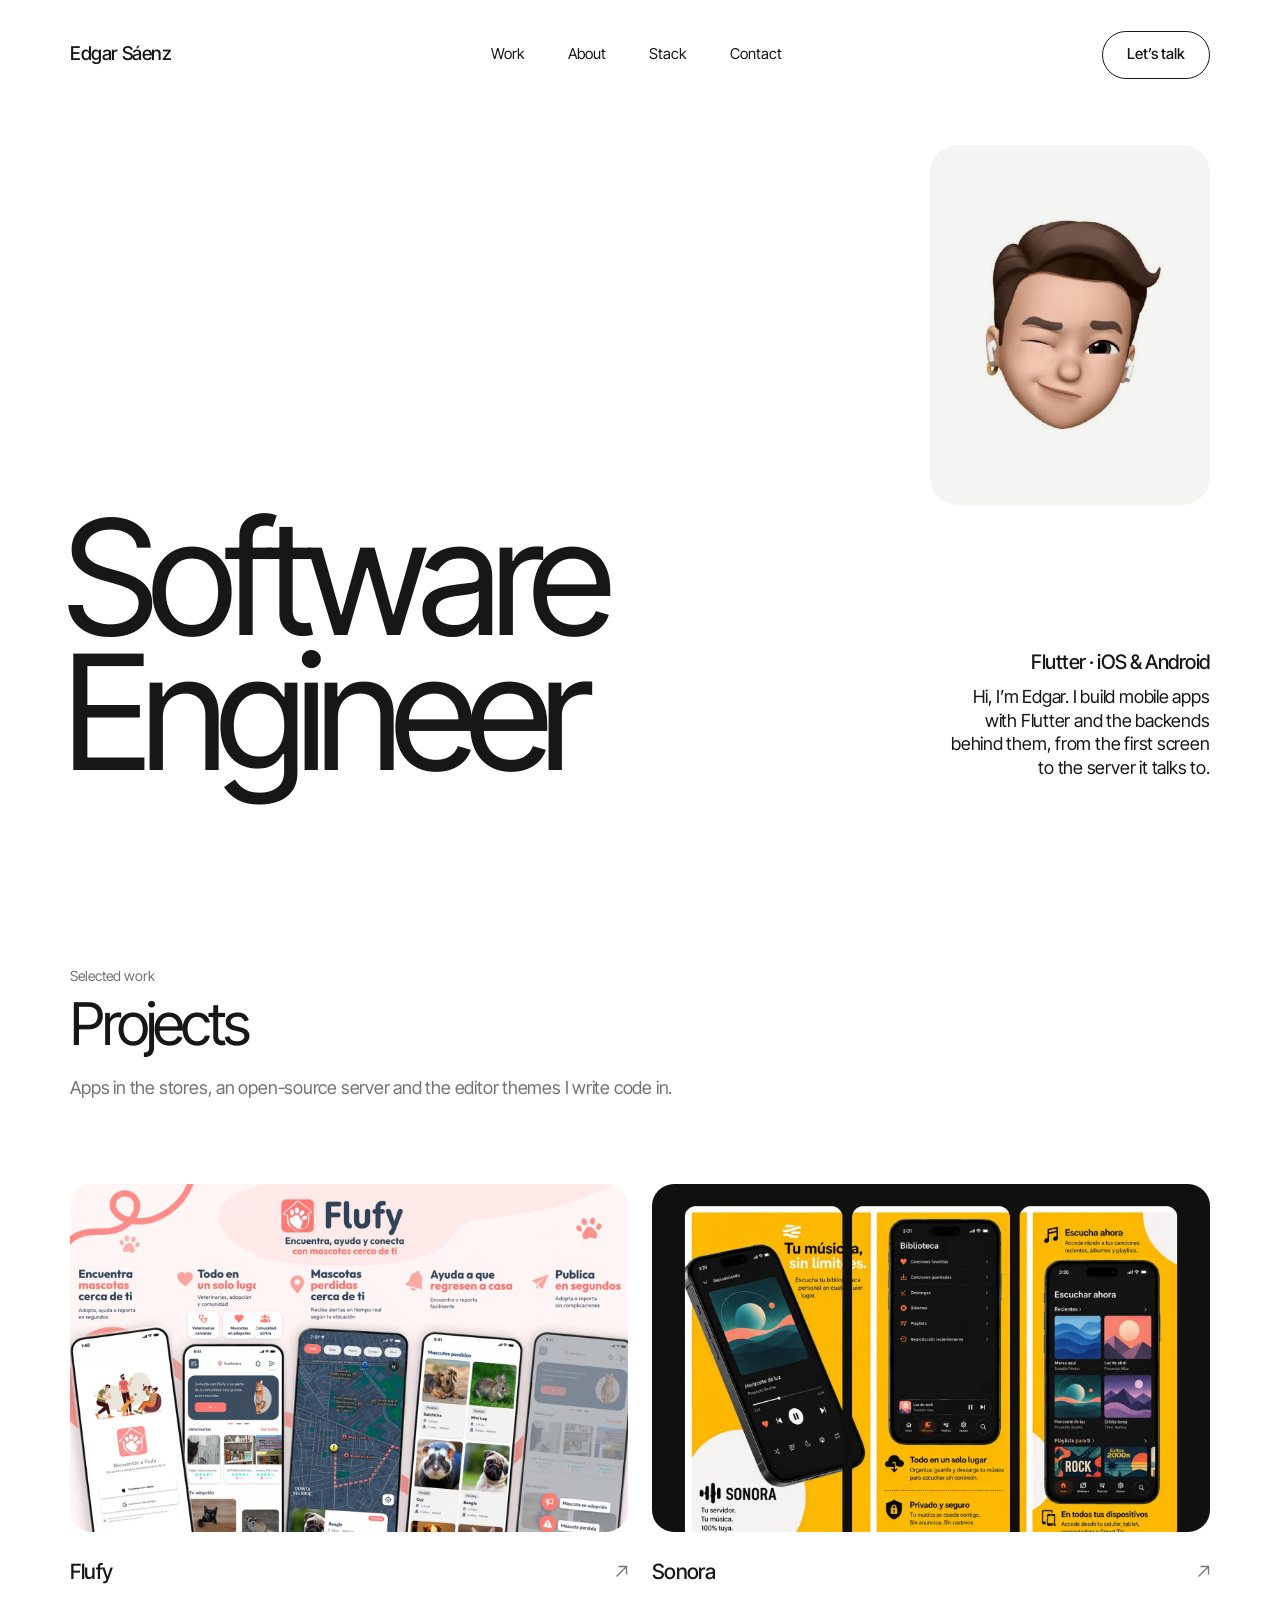
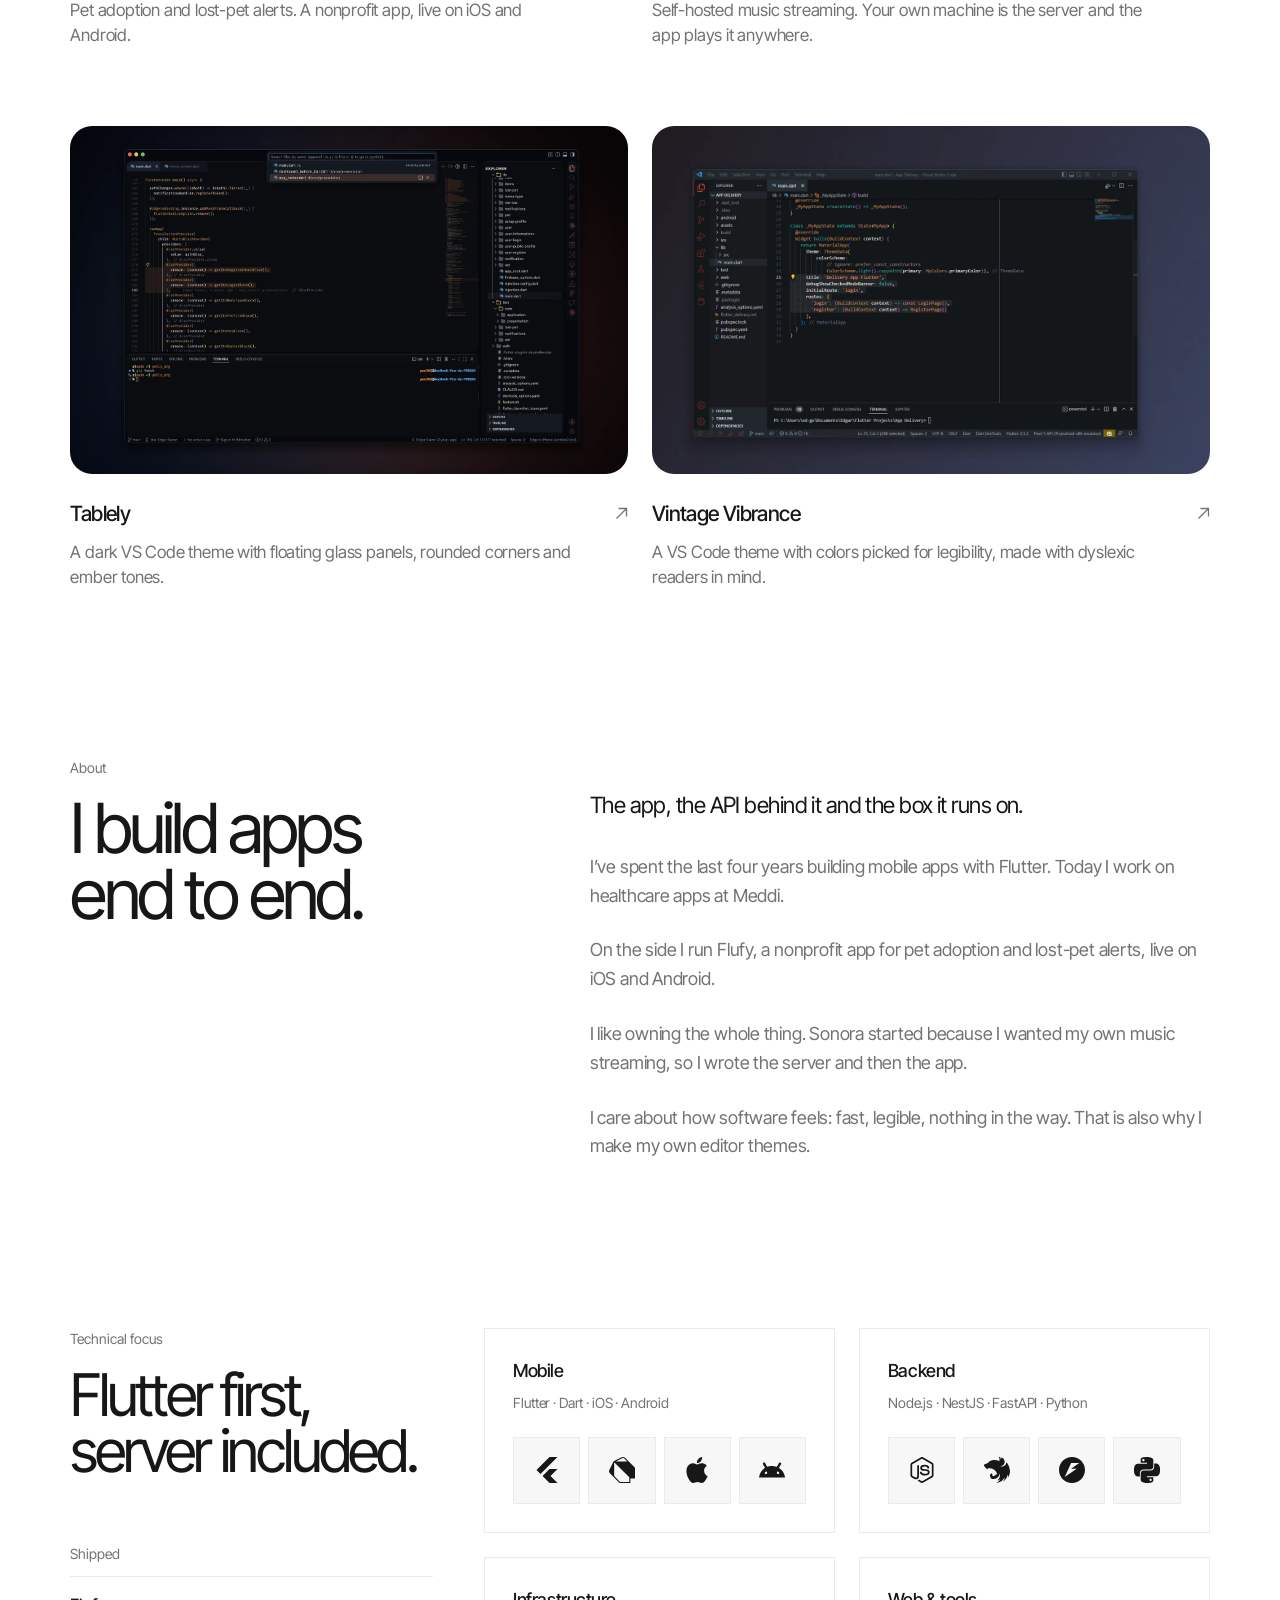
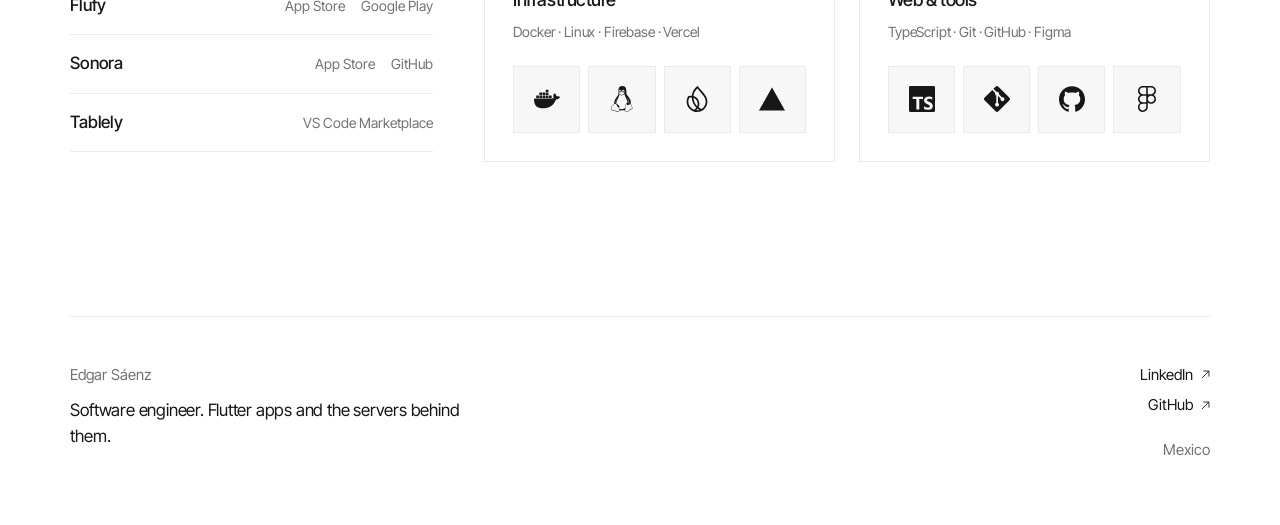
==== commit 77b6cdf0: "Hero con altura fija y titulo Software Engineer El hero ya no ocupa toda la altura de la pantalla y " ====
--- a/index.html
+++ b/index.html
@@ -3,9 +3,9 @@
 <head>
 <meta charset="utf-8">
 <meta name="viewport" content="width=device-width, initial-scale=1">
-<title>Edgar Sáenz | Mobile Engineer · Flutter</title>
-<meta name="description" content="Edgar Sáenz, mobile engineer. Flutter apps for iOS and Android and the backends behind them: Flufy, Sonora and healthcare apps at Meddi.">
-<meta property="og:title" content="Edgar Sáenz | Mobile Engineer · Flutter">
+<title>Edgar Sáenz | Software Engineer · Mobile &amp; Backend</title>
+<meta name="description" content="Edgar Sáenz, software engineer. Flutter apps for iOS and Android and the backends behind them: Flufy, Sonora and healthcare apps at Meddi.">
+<meta property="og:title" content="Edgar Sáenz | Software Engineer · Mobile &amp; Backend">
 <meta property="og:description" content="Flutter apps for iOS and Android and the backends behind them.">
 <meta property="og:type" content="website">
 <meta property="og:url" content="https://edgaraldair.me/">
@@ -39,8 +39,8 @@
 <main id="top">
 
   <section class="hero wrap">
-    <h1 class="hero-title" aria-label="Mobile Engineer">
-      <span class="line"><span>Mobile</span></span>
+    <h1 class="hero-title" aria-label="Software Engineer">
+      <span class="line"><span>Software</span></span>
       <span class="line"><span>Engineer</span></span>
     </h1>
 
@@ -162,7 +162,7 @@
 <footer class="foot wrap" id="contact">
   <div class="foot-left">
     <p class="foot-name">Edgar Sáenz</p>
-    <p class="foot-line">Mobile engineer. Flutter apps and the servers behind them.</p>
+    <p class="foot-line">Software engineer. Flutter apps and the servers behind them.</p>
   </div>
   <div class="foot-right">
     <a href="https://www.linkedin.com/in/edgar-saenz/" target="_blank" rel="noopener">LinkedIn <svg class="arrow" viewBox="0 0 13 13" fill="none" stroke="currentColor" stroke-width="1.3" aria-hidden="true"><path d="M1.5 11.5l10-10M3.5 1.5h8v8"/></svg></a>
--- a/styles.css
+++ b/styles.css
@@ -39,7 +39,7 @@
 
 .wrap {
   width: 100%;
-  max-width: 1560px;
+  max-width: 1440px;
   margin-inline: auto;
   padding-inline: var(--pad);
 }
@@ -110,13 +110,12 @@
 /* Hero */
 
 .hero {
-  min-height: 100svh;
   display: grid;
   grid-template-columns: 1fr auto;
   align-items: end;
   gap: 40px;
-  padding-top: clamp(110px, 16vh, 150px);
-  padding-bottom: clamp(48px, 9vh, 110px);
+  padding-top: 145px;
+  padding-bottom: 96px;
 }
 
 .hero-title {
@@ -137,20 +136,20 @@
 .hero-title .line > span { display: block; }
 
 .hero-side {
-  align-self: stretch;
   display: flex;
   flex-direction: column;
   justify-content: space-between;
   align-items: flex-end;
   gap: 40px;
-  width: clamp(240px, 21vw, 300px);
+  width: 280px;
+  min-height: clamp(520px, calc(100svh - 241px), 634px);
 }
 
 .portrait {
   position: relative;
   width: 100%;
   aspect-ratio: 7 / 9;
-  border-radius: 24px;
+  border-radius: 28px;
   background: #f4f4f2;
   overflow: hidden;
   display: grid;
@@ -162,13 +161,13 @@
   mix-blend-mode: multiply;
 }
 
-.hero-copy { text-align: right; font-size: 18px; line-height: 1.3; letter-spacing: -0.012em; }
+.hero-copy { width: 260px; text-align: right; font-size: 18px; line-height: 1.3; letter-spacing: -0.012em; }
 
 .hero-role { font-size: 20px; font-weight: 500; letter-spacing: -0.025em; margin-bottom: 10px; }
 
 /* Work */
 
-.work { padding-block: clamp(70px, 9vw, 120px) clamp(90px, 13vw, 190px); }
+.work { padding-block: clamp(56px, 7vw, 100px) clamp(90px, 13vw, 190px); }
 
 .section-head h2 { margin-top: 10px; font-size: clamp(2.6rem, 4.6vw, 4rem); }
 
@@ -362,14 +361,15 @@
   .hero {
     grid-template-columns: 1fr;
     align-items: start;
-    align-content: end;
-    gap: 32px;
-    min-height: 100svh;
+    gap: 36px;
+    padding-top: 112px;
+    padding-bottom: 56px;
   }
 
   .hero-side {
     order: -1;
     width: 100%;
+    min-height: 0;
     flex-direction: row;
     align-items: flex-end;
     justify-content: flex-start;
@@ -377,7 +377,7 @@
   }
 
   .portrait { width: 132px; flex: none; border-radius: 18px; aspect-ratio: 1; }
-  .hero-copy { text-align: left; font-size: 16px; }
+  .hero-copy { width: auto; text-align: left; font-size: 16px; }
   .hero-role { font-size: 17px; }
   .hero-title { font-size: clamp(3.9rem, 21vw, 7rem); }
 
